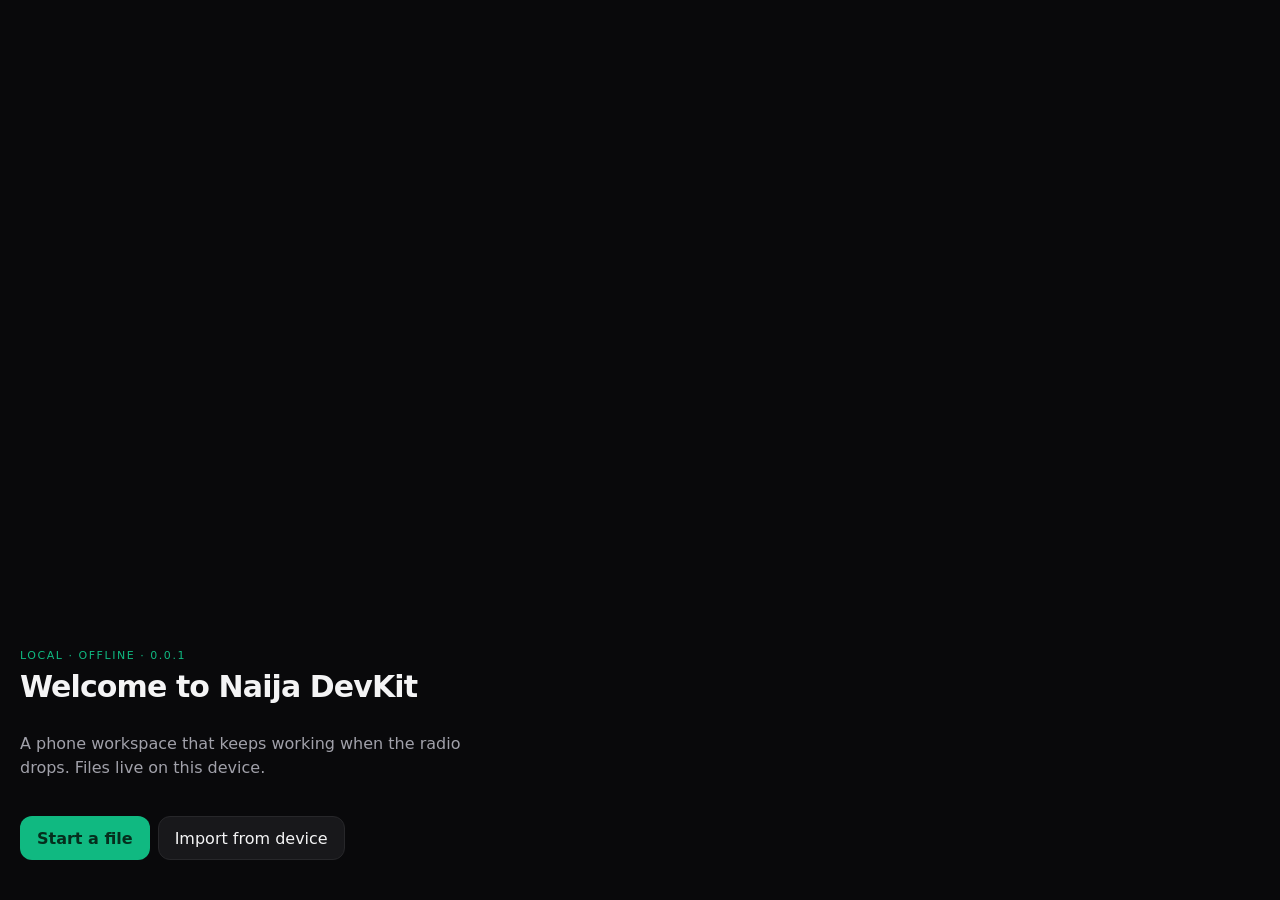
==== index.html @ 6fe3ce67 "feat: visible code markdown text pills and extra file ops" ====
<!DOCTYPE html>
<html lang="en">
<head>
  <meta charset="utf-8">
  <meta name="viewport" content="width=device-width, initial-scale=1, viewport-fit=cover">
  <meta name="theme-color" content="#09090B">
  <meta name="description" content="Offline-first phone workspace. Files stay on this device.">
  <meta name="mobile-web-app-capable" content="yes">
  <meta name="apple-mobile-web-app-capable" content="yes">
  <meta name="apple-mobile-web-app-title" content="DevKit">
  <title>Naija DevKit</title>
  <link rel="manifest" href="./manifest.json">
  <link rel="icon" href="./icons/icon-192.svg" type="image/svg+xml">
  <link rel="stylesheet" href="./styles.css">
</head>
<body>
  <a class="skip" href="#home">Skip to home</a>
  <section id="welcome" class="page" hidden>
    <div class="welcome-body">
      <p class="kicker">Local · Offline · 0.0.1</p>
      <h1>Welcome to Naija DevKit</h1>
      <p class="lead">A phone workspace that keeps working when the radio drops. Files live on this device.</p>
      <div class="row">
        <button class="primary" id="btn-start" type="button">Start a file</button>
        <button class="ghost" id="btn-import-welcome" type="button">Import from device</button>
      </div>
    </div>
  </section>
  <section id="home" class="page has-dock" hidden>
    <header class="topbar">
      <strong class="wordmark">Naija DevKit</strong>
      <span class="ver-pill">0.0.1</span>
    </header>
    <div class="page-body">
      <button class="cmd" id="home-cmd" type="button" aria-label="Search or jump">
        <span class="cmd-prompt">>_</span>
        <span>Search or jump…</span>
      </button>
      <div id="home-resume"></div>
      <h2 class="section-label">Toolbox</h2>
      <div class="tool-grid" id="home-tools"></div>
      <h2 class="section-label">Recent</h2>
      <div id="home-recents" class="file-list"></div>
    </div>
  </section>
  <section id="workspace" class="page has-dock" hidden>
    <header class="topbar">
      <strong class="wordmark">Workspace</strong>
      <button class="icon-btn" id="ws-search" type="button" aria-label="Search">
        <svg viewBox="0 0 24 24" aria-hidden="true"><circle cx="11" cy="11" r="6.5" fill="none" stroke="currentColor" stroke-width="1.8"/><path d="m16 16 4 4" fill="none" stroke="currentColor" stroke-width="1.8" stroke-linecap="round"/></svg>
      </button>
      <button class="icon-btn" id="ws-import" type="button" aria-label="Import">
        <svg viewBox="0 0 24 24" aria-hidden="true"><path d="M12 5v10M8 9l4-4 4 4M6 19h12" fill="none" stroke="currentColor" stroke-width="1.8" stroke-linecap="round" stroke-linejoin="round"/></svg>
      </button>
      <button class="icon-btn" id="ws-new" type="button" aria-label="New file">
        <svg viewBox="0 0 24 24" aria-hidden="true"><path d="M12 6v12M6 12h12" fill="none" stroke="currentColor" stroke-width="1.8" stroke-linecap="round"/></svg>
      </button>
    </header>
    <div class="page-body">
      <div class="strip" id="ws-strip"></div>
      <div class="filters" id="ws-filters" role="tablist" aria-label="File type"></div>
      <div id="ws-list" class="file-list"></div>
    </div>
  </section>
  <section id="toolbox" class="page has-dock" hidden>
    <header class="topbar"><strong class="wordmark">Toolbox</strong></header>
    <div class="page-body">
      <div class="tool-grid" id="box-tools"></div>
      <h2 class="section-label">Recently opened</h2>
      <div id="box-recents" class="file-list"></div>
    </div>
  </section>
  <section id="settings" class="page has-dock" hidden>
    <header class="topbar"><strong class="wordmark">Settings</strong></header>
    <div class="page-body settings-body" id="settings-body"></div>
  </section>
  <section id="editor" class="page page-editor" hidden>
    <header class="ide-top">
      <button class="icon-btn" id="ed-back" type="button" aria-label="Back">
        <svg viewBox="0 0 24 24" aria-hidden="true"><path d="M14 6 8 12l6 6" fill="none" stroke="currentColor" stroke-width="1.8" stroke-linecap="round" stroke-linejoin="round"/></svg>
      </button>
      <button class="icon-btn" id="ed-files" type="button" aria-label="Files">
        <svg viewBox="0 0 24 24" aria-hidden="true"><path d="M3 7h6l2 2h10v10H3z" fill="none" stroke="currentColor" stroke-width="1.6"/></svg>
      </button>
      <button class="file-switch" id="ed-name" type="button">untitled</button>
      <span class="dirty" id="ed-dirty" hidden></span>
      <button class="play-btn" id="ed-play" type="button" aria-label="Run preview">
        <svg viewBox="0 0 24 24" aria-hidden="true"><path d="M8 6.5v11l10-5.5z" fill="currentColor"/></svg>
      </button>
      <button class="icon-btn" id="ed-more" type="button" aria-label="More">
        <svg viewBox="0 0 24 24" aria-hidden="true"><circle cx="12" cy="6" r="1.4"/><circle cx="12" cy="12" r="1.4"/><circle cx="12" cy="18" r="1.4"/></svg>
      </button>
    </header>
    <div class="place-pills" id="place-pills" role="tablist" aria-label="Place">
      <button type="button" data-place="code">Code</button>
      <button type="button" data-place="markdown">Markdown</button>
      <button type="button" data-place="text">Text</button>
    </div>
    <div class="editor-stage" id="editor-stage">
      <div class="gutter" id="gutter" aria-hidden="true"></div>
      <textarea id="code" spellcheck="false" autocomplete="off" autocapitalize="off" enterkeyhint="enter"></textarea>
    </div>
    <div class="chip-sheet" id="chip-sheet">
      <button class="grab" id="chip-toggle" type="button" aria-label="Toggle insert rail"></button>
      <div class="chips" id="chips" aria-label="Insert"></div>
    </div>
  </section>
  <section id="preview" class="page page-preview" hidden>
    <header class="topbar">
      <button class="icon-btn" id="pv-back" type="button" aria-label="Back">
        <svg viewBox="0 0 24 24" aria-hidden="true"><path d="M14 6 8 12l6 6" fill="none" stroke="currentColor" stroke-width="1.8" stroke-linecap="round" stroke-linejoin="round"/></svg>
      </button>
      <strong class="wordmark" id="pv-title">Preview</strong>
      <button class="icon-btn" id="pv-reload" type="button" aria-label="Reload">
        <svg viewBox="0 0 24 24" aria-hidden="true"><path d="M20 12a8 8 0 1 1-2.2-5.5M20 4v4h-4" fill="none" stroke="currentColor" stroke-width="1.8" stroke-linecap="round" stroke-linejoin="round"/></svg>
      </button>
    </header>
    <div id="pv-stage" class="preview-stage"></div>
    <p class="preview-log" id="pv-log" hidden></p>
  </section>
  <section id="search" class="page" hidden>
    <header class="topbar">
      <button class="icon-btn" id="search-back" type="button" aria-label="Close search">
        <svg viewBox="0 0 24 24" aria-hidden="true"><path d="M14 6 8 12l6 6" fill="none" stroke="currentColor" stroke-width="1.8" stroke-linecap="round" stroke-linejoin="round"/></svg>
      </button>
      <input id="search-input" type="search" placeholder="Search files" autocomplete="off">
    </header>
    <div id="search-results" class="page-body file-list"></div>
  </section>
  <section id="ai" class="page" hidden>
    <header class="topbar">
      <button class="icon-btn" id="ai-back" type="button" aria-label="Back">
        <svg viewBox="0 0 24 24" aria-hidden="true"><path d="M14 6 8 12l6 6" fill="none" stroke="currentColor" stroke-width="1.8" stroke-linecap="round" stroke-linejoin="round"/></svg>
      </button>
      <strong class="wordmark">Assistant</strong>
    </header>
    <div class="page-body ai-body">
      <p class="muted" id="ai-hint"></p>
      <div id="ai-log" class="ai-log"></div>
      <label class="check"><input id="ai-inc" type="checkbox" checked> Include active file</label>
      <textarea id="ai-in" rows="3" placeholder="Ask about the open file"></textarea>
      <button class="primary" id="ai-send" type="button">Send</button>
    </div>
  </section>
  <section id="tool" class="page" hidden>
    <header class="topbar">
      <button class="icon-btn" id="tool-back" type="button" aria-label="Back">
        <svg viewBox="0 0 24 24" aria-hidden="true"><path d="M14 6 8 12l6 6" fill="none" stroke="currentColor" stroke-width="1.8" stroke-linecap="round" stroke-linejoin="round"/></svg>
      </button>
      <strong class="wordmark" id="tool-title">Tool</strong>
    </header>
    <div class="page-body" id="tool-body"></div>
  </section>
  <nav class="dock" id="dock" hidden aria-label="Places">
    <button type="button" data-go="home"><svg viewBox="0 0 24 24" aria-hidden="true"><path class="dock-fill" d="M4 11.5 12 5l8 6.5V20H4z" fill="none" stroke="currentColor" stroke-width="1.7" stroke-linejoin="round"/></svg>Home</button>
    <button type="button" data-go="workspace"><svg viewBox="0 0 24 24" aria-hidden="true"><path class="dock-fill" d="M4 7h7v5H4zm9 0h7v10h-7zM4 14h7v4H4z" fill="none" stroke="currentColor" stroke-width="1.6"/></svg>Workspace</button>
    <button type="button" data-go="toolbox"><svg viewBox="0 0 24 24" aria-hidden="true"><path class="dock-fill" d="M8 8h8v3H8zm-2 3h12v8H6z" fill="none" stroke="currentColor" stroke-width="1.6"/></svg>Toolbox</button>
    <button type="button" data-go="settings"><svg viewBox="0 0 24 24" aria-hidden="true"><circle class="dock-fill" cx="12" cy="12" r="3" fill="none" stroke="currentColor" stroke-width="1.6"/><path d="M12 4.5v2M12 17.5v2M4.5 12h2M17.5 12h2M6.6 6.6l1.4 1.4M16 16l1.4 1.4M17.4 6.6 16 8M8 16l-1.4 1.4" fill="none" stroke="currentColor" stroke-width="1.6" stroke-linecap="round"/></svg>Settings</button>
  </nav>
  <aside id="drawer" class="drawer" hidden>
    <div class="scrim" id="drawer-scrim"></div>
    <nav class="panel" aria-label="Open files">
      <div class="panel-brand"><strong>Files</strong><button class="text-btn" id="drawer-new" type="button">New</button></div>
      <div id="drawer-open" class="side-list"></div>
      <h2 class="section-label pad">Workspace</h2>
      <div id="drawer-all" class="side-list"></div>
    </nav>
  </aside>
  <div id="actions" class="actions" hidden>
    <button type="button" data-act="code">Open as Code</button>
    <button type="button" data-act="markdown">Open as Markdown</button>
    <button type="button" data-act="text">Open as Text</button>
    <button type="button" data-act="download">Download</button>
    <button type="button" data-act="share">Share</button>
    <button type="button" data-act="rename">Rename</button>
    <button type="button" data-act="new-file">New file</button>
    <button type="button" data-act="new-folder">New folder</button>
    <button type="button" data-act="ai">Assistant</button>
    <button type="button" data-act="close">Close file</button>
  </div>
  <input id="file-input" type="file" hidden multiple accept=".html,.css,.js,.ts,.py,.md,.json,.txt,text/*">
  <div id="toast" class="toast" role="status" aria-live="polite"></div>
  <script src="./ndk-core.js" defer></script>
  <script src="./ndk-ui.js" defer></script>
  <script src="./ndk-more.js" defer></script>
</body>
</html>
---- styles.css ----
:root {
  --bg: #09090B;
  --fg: #F4F4F5;
  --muted: #A1A1AA;
  --surface: #18181B;
  --bar: #0c0c0e;
  --line: #27272A;
  --accent: #10B981;
  --accent-ink: #052e1d;
  --amber: #F59E0B;
  --danger: #F87171;
  --chip: #1f1f23;
  --press: #27272A;
  --font: 16px;
  --mono: ui-monospace, "Cascadia Mono", "Cascadia Code", Consolas, "Liberation Mono", monospace;
  --sans: system-ui, "Segoe UI", "Helvetica Neue", sans-serif;
  --safe-b: env(safe-area-inset-bottom, 0px);
  --dock: 58px;
}

* { box-sizing: border-box; -webkit-tap-highlight-color: transparent; }
html, body { margin: 0; height: 100%; background: var(--bg); color: var(--fg); font-family: var(--sans); }
body { min-height: 100dvh; }
button, input, select, textarea { font: inherit; color: inherit; }
button { cursor: pointer; }
.skip { position: absolute; left: -999px; }
.skip:focus { left: 8px; top: 8px; z-index: 50; background: var(--surface); padding: 8px; }
[hidden] { display: none !important; }

.topbar, .ide-top {
  display: flex; align-items: center; gap: 4px; min-height: 48px; padding: 0 8px;
  padding-left: max(8px, env(safe-area-inset-left));
  padding-right: max(8px, env(safe-area-inset-right));
  background: var(--bar); border-bottom: 1px solid var(--line); flex: none;
}
.wordmark { flex: 1; font-size: 15px; font-weight: 650; letter-spacing: -0.02em; }
.ver-pill { font-size: 11px; color: var(--muted); border: 1px solid var(--line); border-radius: 999px; padding: 3px 8px; }
.icon-btn { width: 44px; height: 44px; border: 0; background: transparent; color: var(--fg); display: grid; place-items: center; border-radius: 12px; }
.icon-btn svg { width: 22px; height: 22px; }
.icon-btn:active, .dock button:active, .file-row:active, .tool-tile:active,
.primary:active, .ghost:active, .chips button:active, .cmd:active, .resume:active { background: var(--press); }
.icon-btn:focus-visible, .primary:focus-visible, .ghost:focus-visible,
.dock button:focus-visible, .file-row:focus-visible, .cmd:focus-visible { outline: 2px solid var(--accent); outline-offset: 2px; }

.page { min-height: 100dvh; display: flex; flex-direction: column; background: var(--bg); }
.page.has-dock { padding-bottom: calc(var(--dock) + var(--safe-b)); }
.page-body { flex: 1; overflow: auto; padding: 16px 16px 24px; -webkit-overflow-scrolling: touch; }
.welcome-body { display: flex; flex-direction: column; justify-content: flex-end; min-height: 100dvh; padding: 24px 20px calc(40px + var(--safe-b)); }
.welcome-body h1 { font-size: 30px; line-height: 1.12; margin: 8px 0 12px; letter-spacing: -0.03em; }
.lead { color: var(--muted); line-height: 1.5; max-width: 28rem; }
.kicker { letter-spacing: 0.14em; font-size: 11px; color: var(--accent); text-transform: uppercase; margin: 0; }
.section-label { font-size: 11px; letter-spacing: 0.1em; text-transform: uppercase; color: var(--muted); margin: 22px 0 10px; font-weight: 650; }
.section-label.pad { padding: 0 14px; }
.row { display: flex; flex-wrap: wrap; gap: 8px; margin-top: 20px; }
.primary, .ghost, .danger { min-height: 44px; padding: 0 16px; border-radius: 12px; border: 1px solid transparent; }
.primary { background: var(--accent); color: var(--accent-ink); font-weight: 700; }
.ghost { background: var(--surface); border-color: var(--line); }
.danger { border-color: var(--danger); color: #fecaca; background: transparent; }
.text-btn { border: 0; background: transparent; color: var(--accent); min-height: 32px; }
.cmd { width: 100%; display: flex; align-items: center; gap: 10px; min-height: 48px; padding: 0 14px; border-radius: 999px; border: 1px solid var(--line); background: var(--surface); color: var(--muted); text-align: left; }
.cmd-prompt { color: var(--accent); font-family: var(--mono); font-weight: 700; }
.resume { width: 100%; margin-top: 18px; padding: 14px; border-radius: 16px; border: 1px solid var(--line); background: var(--surface); text-align: left; }
.resume-top { display: flex; align-items: center; gap: 10px; margin-bottom: 10px; }
.resume-ico { width: 32px; height: 32px; border-radius: 8px; background: #101012; display: grid; place-items: center; color: var(--muted); font-size: 11px; font-weight: 700; }
.resume strong { display: block; font-size: 15px; }
.resume small { color: var(--muted); }
.resume pre { margin: 0; padding: 10px 12px; border-radius: 10px; background: #0b0b0d; color: #D4D4D8; font: 12px/1.45 var(--mono); overflow: hidden; max-height: 4.6em; white-space: pre-wrap; word-break: break-word; }
.resume-cta { margin-top: 12px; display: flex; align-items: center; justify-content: space-between; }
.play-mini { width: 40px; height: 40px; border: 0; border-radius: 12px; background: var(--accent); color: var(--accent-ink); display: grid; place-items: center; }
.play-mini svg { width: 18px; height: 18px; }
.tool-grid { display: grid; grid-template-columns: repeat(4, 1fr); gap: 8px; }
.tool-tile { border: 1px solid var(--line); background: var(--surface); border-radius: 14px; min-height: 76px; padding: 10px 6px 8px; display: flex; flex-direction: column; align-items: center; justify-content: center; gap: 6px; color: var(--fg); }
.tool-tile svg { width: 22px; height: 22px; color: var(--muted); }
.tool-tile span { font-size: 11px; font-weight: 600; }
.strip { border: 1px solid var(--line); background: var(--surface); border-radius: 14px; padding: 12px 14px; font-size: 13px; color: var(--muted); }
.strip strong { color: var(--fg); font-weight: 650; }
.filters { display: flex; gap: 6px; overflow-x: auto; margin: 14px 0 10px; }
.filters button { flex: none; min-height: 34px; padding: 0 12px; border-radius: 999px; border: 1px solid var(--line); background: transparent; color: var(--muted); font-size: 13px; }
.filters button.on { background: var(--surface); color: var(--fg); border-color: #3f3f46; }
.file-list { display: flex; flex-direction: column; gap: 6px; }
.file-row { width: 100%; display: flex; align-items: center; gap: 10px; min-height: 52px; padding: 8px 10px; border-radius: 12px; border: 1px solid transparent; background: transparent; text-align: left; }
.file-row:active { border-color: var(--line); }
.file-row .ext { width: 36px; height: 36px; border-radius: 9px; background: var(--surface); display: grid; place-items: center; font-size: 10px; font-weight: 700; color: var(--muted); }
.file-row b { display: block; font-size: 14px; font-weight: 600; }
.file-row small { color: var(--muted); font-size: 12px; }
.empty { color: var(--muted); padding: 24px 8px; line-height: 1.5; }
.dock { position: fixed; left: 0; right: 0; bottom: 0; z-index: 20; display: grid; grid-template-columns: repeat(4, 1fr); height: calc(var(--dock) + var(--safe-b)); padding-bottom: var(--safe-b); background: #0c0c0e; border-top: 1px solid var(--line); }
.dock button { border: 0; background: transparent; color: var(--muted); display: flex; flex-direction: column; align-items: center; justify-content: center; gap: 3px; font-size: 10px; font-weight: 650; }
.dock button svg { width: 22px; height: 22px; }
.dock button.on { color: var(--accent); }
.page-editor { height: 100dvh; max-height: 100dvh; overflow: hidden; }
.file-switch { flex: 1; min-width: 0; height: 36px; border: 0; background: transparent; text-align: left; font-family: var(--mono); font-size: 13px; overflow: hidden; text-overflow: ellipsis; white-space: nowrap; }
.dirty { width: 8px; height: 8px; border-radius: 50%; background: var(--amber); flex: none; }
.play-btn { width: 40px; height: 40px; border: 0; border-radius: 12px; background: var(--accent); color: var(--accent-ink); display: grid; place-items: center; }
.play-btn svg { width: 18px; height: 18px; }
.editor-stage { flex: 1 1 auto; min-height: 0; display: flex; background: var(--bg); }
.gutter { flex: none; width: 36px; padding: 10px 6px 24px 0; text-align: right; color: #52525B; font: 13px/1.55 var(--mono); overflow: hidden; user-select: none; }
.page-editor.text-place .gutter { display: none; }
#code { flex: 1; min-width: 0; min-height: 0; resize: none; border: 0; background: transparent; padding: 10px 12px 24px 8px; font: var(--font)/1.55 var(--mono); caret-color: var(--accent); outline: none; white-space: pre; overflow: auto; }
.page-editor.wrap #code { white-space: pre-wrap; word-break: break-word; }
.chip-sheet { flex: none; background: var(--surface); border-top: 1px solid var(--line); border-radius: 14px 14px 0 0; padding-bottom: var(--safe-b); }
.chip-sheet.off .chips { display: none; }
.grab { display: block; width: 36px; height: 14px; margin: 4px auto 0; border: 0; background: transparent; position: relative; }
.grab::before { content: ""; position: absolute; left: 0; right: 0; top: 5px; height: 3px; border-radius: 99px; background: #3f3f46; }
.chips { display: flex; gap: 6px; overflow-x: auto; padding: 6px 10px 10px; -webkit-overflow-scrolling: touch; }
.chips button { flex: none; height: 34px; padding: 0 10px; border-radius: 8px; border: 1px solid var(--line); background: var(--chip); font: 12px/1 var(--mono); color: var(--fg); }
.preview-stage { flex: 1; min-height: 0; background: #fff; }
.preview-stage iframe, .preview-stage .md-view { width: 100%; height: 100%; border: 0; background: #fff; color: #18181b; }
.md-view { padding: 18px 16px 40px; overflow: auto; font-size: 16px; line-height: 1.55; }
.md-view h1, .md-view h2, .md-view h3 { margin: 0.8em 0 0.4em; }
.md-view pre, .md-view code { font-family: var(--mono); background: #f4f4f5; }
.md-view pre { padding: 10px; overflow: auto; border-radius: 8px; }
.preview-log { margin: 0; padding: 8px 12px; color: var(--amber); font-size: 12px; }
.settings-body h2 { font-size: 13px; color: var(--muted); margin: 18px 0 8px; letter-spacing: 0.06em; text-transform: uppercase; }
.field { display: block; margin: 0 0 12px; }
.field span { display: block; font-size: 13px; color: var(--muted); margin-bottom: 6px; }
.field input, .field select, .field textarea { width: 100%; min-height: 44px; border-radius: 12px; border: 1px solid var(--line); background: var(--surface); padding: 8px 12px; }
.check { display: flex; align-items: center; gap: 8px; min-height: 44px; color: var(--muted); }
.ai-log { min-height: 120px; border: 1px solid var(--line); border-radius: 12px; padding: 10px; background: var(--surface); white-space: pre-wrap; font-size: 14px; }
.ai-body textarea { width: 100%; border-radius: 12px; border: 1px solid var(--line); background: var(--surface); padding: 10px; margin: 10px 0; }
.drawer { position: fixed; inset: 0; z-index: 30; }
.scrim { position: absolute; inset: 0; background: rgba(0,0,0,.55); }
.panel { position: absolute; top: 0; bottom: 0; left: 0; width: min(84vw, 320px); background: #0c0c0e; border-right: 1px solid var(--line); display: flex; flex-direction: column; padding-top: env(safe-area-inset-top); }
.panel-brand { display: flex; align-items: center; justify-content: space-between; padding: 16px 14px 8px; }
.side-list { overflow: auto; padding: 4px 8px 16px; }
.side-list button { width: 100%; text-align: left; border: 0; background: transparent; color: var(--fg); min-height: 40px; padding: 8px 8px; border-radius: 8px; font-size: 13px; }
.side-list button.on { background: var(--surface); color: var(--accent); }
.actions { position: fixed; left: 8px; right: 8px; bottom: calc(12px + var(--safe-b)); z-index: 40; background: var(--surface); border: 1px solid var(--line); border-radius: 16px; display: flex; flex-direction: column; overflow: hidden; }
.actions button { min-height: 48px; border: 0; border-bottom: 1px solid var(--line); background: transparent; text-align: left; padding: 0 16px; }
.actions button:last-child { border-bottom: 0; }
.toast { position: fixed; left: 50%; bottom: calc(76px + var(--safe-b)); transform: translateX(-50%) translateY(16px); background: var(--surface); border: 1px solid var(--line); color: var(--fg); padding: 8px 14px; border-radius: 999px; font-size: 13px; opacity: 0; pointer-events: none; z-index: 50; }
.toast.on { opacity: 1; transform: translateX(-50%) translateY(0); transition: opacity .16s, transform .16s; }
.muted { color: var(--muted); }
.lab-out { margin-top: 12px; padding: 10px; border-radius: 12px; background: #0b0b0d; font: 13px/1.45 var(--mono); white-space: pre-wrap; min-height: 80px; }
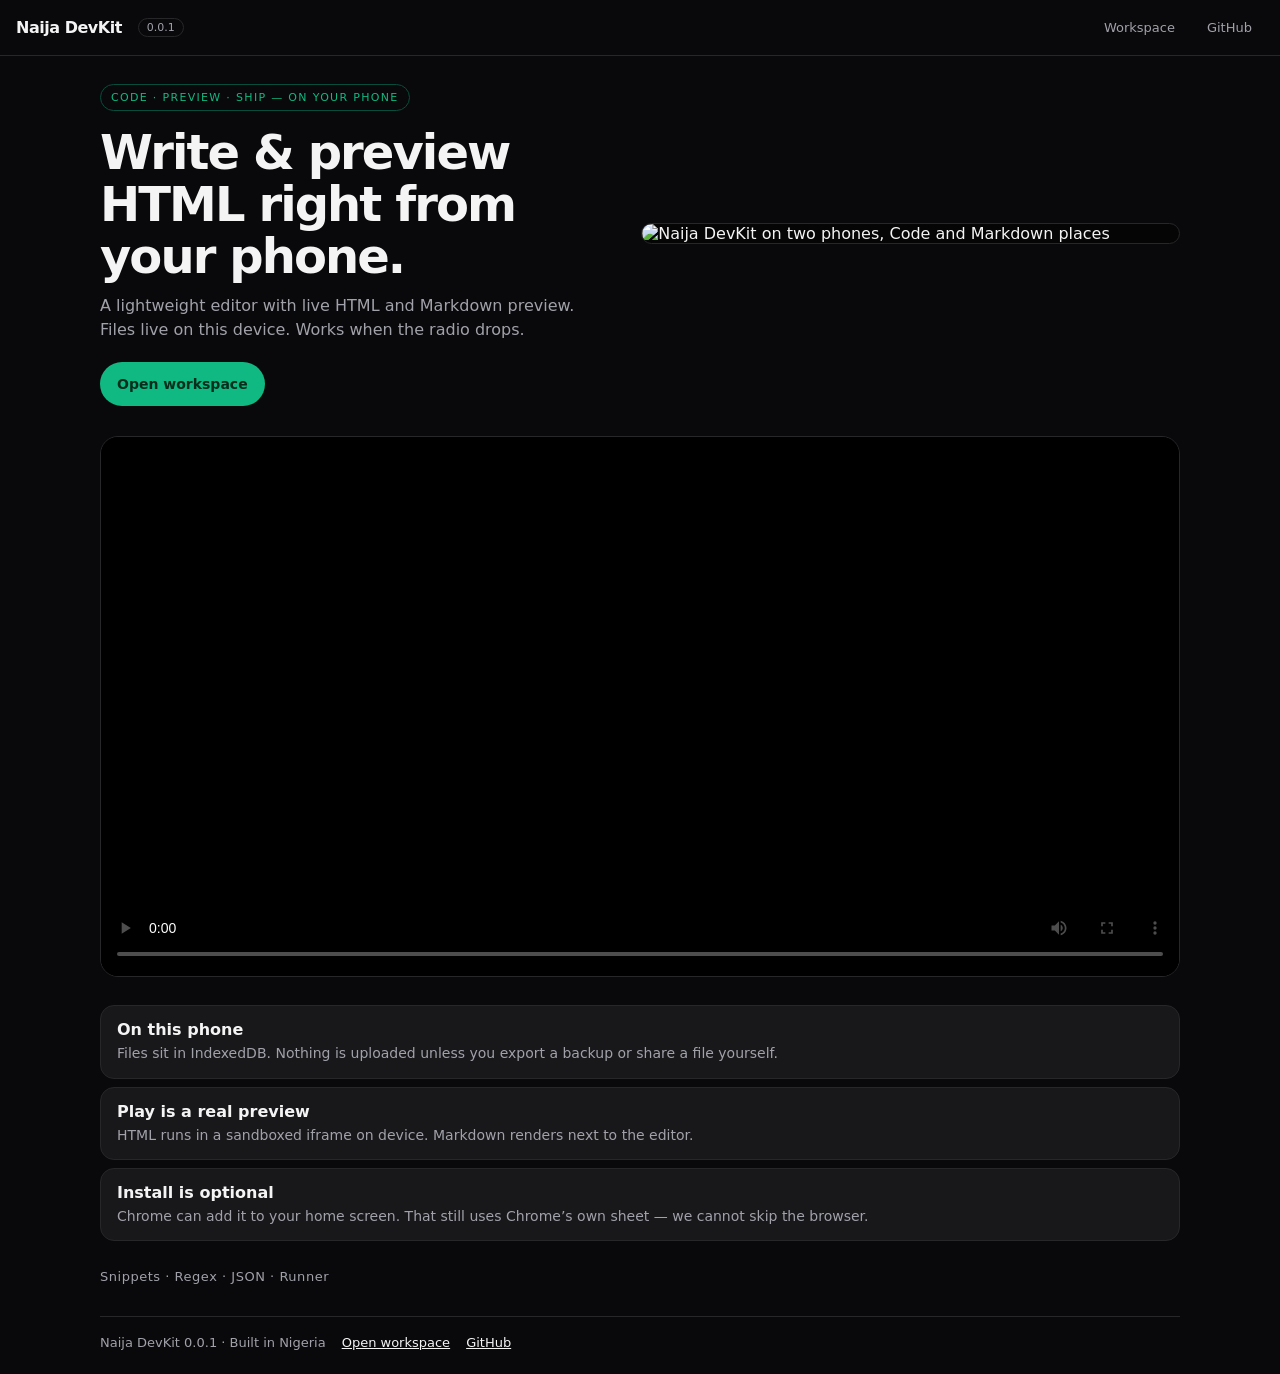
==== commit ad38472e: "feat: marketing landing separate from workspace app" ====
--- a/index.html
+++ b/index.html
@@ -4,184 +4,54 @@
   <meta charset="utf-8">
   <meta name="viewport" content="width=device-width, initial-scale=1, viewport-fit=cover">
   <meta name="theme-color" content="#09090B">
-  <meta name="description" content="Offline-first phone workspace. Files stay on this device.">
+  <meta name="description" content="Write and preview HTML and Markdown on your phone. Files stay on the device.">
   <meta name="mobile-web-app-capable" content="yes">
-  <meta name="apple-mobile-web-app-capable" content="yes">
-  <meta name="apple-mobile-web-app-title" content="DevKit">
   <title>Naija DevKit</title>
   <link rel="manifest" href="./manifest.json">
   <link rel="icon" href="./icons/icon-192.svg" type="image/svg+xml">
-  <link rel="stylesheet" href="./styles.css">
+  <link rel="stylesheet" href="./landing.css">
 </head>
 <body>
-  <a class="skip" href="#home">Skip to home</a>
-  <section id="welcome" class="page" hidden>
-    <div class="welcome-body">
-      <p class="kicker">Local · Offline · 0.0.1</p>
-      <h1>Welcome to Naija DevKit</h1>
-      <p class="lead">A phone workspace that keeps working when the radio drops. Files live on this device.</p>
-      <div class="row">
-        <button class="primary" id="btn-start" type="button">Start a file</button>
-        <button class="ghost" id="btn-import-welcome" type="button">Import from device</button>
-      </div>
+  <header class="top">
+    <span class="brand">Naija DevKit</span>
+    <span class="ver">0.0.1</span>
+    <nav class="top-links">
+      <a href="./app.html">Workspace</a>
+      <a href="https://github.com/aydanmoussa74-a11y/naija-devkit">GitHub</a>
+    </nav>
+  </header>
+  <main class="wrap">
+    <div class="hero-grid">
+      <section class="hero">
+        <p class="kicker">Code · Preview · Ship — on your phone</p>
+        <h1>Write &amp; preview HTML right from your phone.</h1>
+        <p class="lead">A lightweight editor with live HTML and Markdown preview. Files live on this device. Works when the radio drops.</p>
+        <div class="cta">
+          <a class="btn btn-primary" href="./app.html">Open workspace</a>
+          <button class="btn btn-ghost" id="btn-install" type="button" hidden>Install</button>
+        </div>
+      </section>
+      <figure class="shot">
+        <img src="./media/banner.png" alt="Naija DevKit on two phones, Code and Markdown places">
+      </figure>
     </div>
-  </section>
-  <section id="home" class="page has-dock" hidden>
-    <header class="topbar">
-      <strong class="wordmark">Naija DevKit</strong>
-      <span class="ver-pill">0.0.1</span>
-    </header>
-    <div class="page-body">
-      <button class="cmd" id="home-cmd" type="button" aria-label="Search or jump">
-        <span class="cmd-prompt">>_</span>
-        <span>Search or jump…</span>
-      </button>
-      <div id="home-resume"></div>
-      <h2 class="section-label">Toolbox</h2>
-      <div class="tool-grid" id="home-tools"></div>
-      <h2 class="section-label">Recent</h2>
-      <div id="home-recents" class="file-list"></div>
-    </div>
-  </section>
-  <section id="workspace" class="page has-dock" hidden>
-    <header class="topbar">
-      <strong class="wordmark">Workspace</strong>
-      <button class="icon-btn" id="ws-search" type="button" aria-label="Search">
-        <svg viewBox="0 0 24 24" aria-hidden="true"><circle cx="11" cy="11" r="6.5" fill="none" stroke="currentColor" stroke-width="1.8"/><path d="m16 16 4 4" fill="none" stroke="currentColor" stroke-width="1.8" stroke-linecap="round"/></svg>
-      </button>
-      <button class="icon-btn" id="ws-import" type="button" aria-label="Import">
-        <svg viewBox="0 0 24 24" aria-hidden="true"><path d="M12 5v10M8 9l4-4 4 4M6 19h12" fill="none" stroke="currentColor" stroke-width="1.8" stroke-linecap="round" stroke-linejoin="round"/></svg>
-      </button>
-      <button class="icon-btn" id="ws-new" type="button" aria-label="New file">
-        <svg viewBox="0 0 24 24" aria-hidden="true"><path d="M12 6v12M6 12h12" fill="none" stroke="currentColor" stroke-width="1.8" stroke-linecap="round"/></svg>
-      </button>
-    </header>
-    <div class="page-body">
-      <div class="strip" id="ws-strip"></div>
-      <div class="filters" id="ws-filters" role="tablist" aria-label="File type"></div>
-      <div id="ws-list" class="file-list"></div>
-    </div>
-  </section>
-  <section id="toolbox" class="page has-dock" hidden>
-    <header class="topbar"><strong class="wordmark">Toolbox</strong></header>
-    <div class="page-body">
-      <div class="tool-grid" id="box-tools"></div>
-      <h2 class="section-label">Recently opened</h2>
-      <div id="box-recents" class="file-list"></div>
-    </div>
-  </section>
-  <section id="settings" class="page has-dock" hidden>
-    <header class="topbar"><strong class="wordmark">Settings</strong></header>
-    <div class="page-body settings-body" id="settings-body"></div>
-  </section>
-  <section id="editor" class="page page-editor" hidden>
-    <header class="ide-top">
-      <button class="icon-btn" id="ed-back" type="button" aria-label="Back">
-        <svg viewBox="0 0 24 24" aria-hidden="true"><path d="M14 6 8 12l6 6" fill="none" stroke="currentColor" stroke-width="1.8" stroke-linecap="round" stroke-linejoin="round"/></svg>
-      </button>
-      <button class="icon-btn" id="ed-files" type="button" aria-label="Files">
-        <svg viewBox="0 0 24 24" aria-hidden="true"><path d="M3 7h6l2 2h10v10H3z" fill="none" stroke="currentColor" stroke-width="1.6"/></svg>
-      </button>
-      <button class="file-switch" id="ed-name" type="button">untitled</button>
-      <span class="dirty" id="ed-dirty" hidden></span>
-      <button class="play-btn" id="ed-play" type="button" aria-label="Run preview">
-        <svg viewBox="0 0 24 24" aria-hidden="true"><path d="M8 6.5v11l10-5.5z" fill="currentColor"/></svg>
-      </button>
-      <button class="icon-btn" id="ed-more" type="button" aria-label="More">
-        <svg viewBox="0 0 24 24" aria-hidden="true"><circle cx="12" cy="6" r="1.4"/><circle cx="12" cy="12" r="1.4"/><circle cx="12" cy="18" r="1.4"/></svg>
-      </button>
-    </header>
-    <div class="place-pills" id="place-pills" role="tablist" aria-label="Place">
-      <button type="button" data-place="code">Code</button>
-      <button type="button" data-place="markdown">Markdown</button>
-      <button type="button" data-place="text">Text</button>
-    </div>
-    <div class="editor-stage" id="editor-stage">
-      <div class="gutter" id="gutter" aria-hidden="true"></div>
-      <textarea id="code" spellcheck="false" autocomplete="off" autocapitalize="off" enterkeyhint="enter"></textarea>
-    </div>
-    <div class="chip-sheet" id="chip-sheet">
-      <button class="grab" id="chip-toggle" type="button" aria-label="Toggle insert rail"></button>
-      <div class="chips" id="chips" aria-label="Insert"></div>
-    </div>
-  </section>
-  <section id="preview" class="page page-preview" hidden>
-    <header class="topbar">
-      <button class="icon-btn" id="pv-back" type="button" aria-label="Back">
-        <svg viewBox="0 0 24 24" aria-hidden="true"><path d="M14 6 8 12l6 6" fill="none" stroke="currentColor" stroke-width="1.8" stroke-linecap="round" stroke-linejoin="round"/></svg>
-      </button>
-      <strong class="wordmark" id="pv-title">Preview</strong>
-      <button class="icon-btn" id="pv-reload" type="button" aria-label="Reload">
-        <svg viewBox="0 0 24 24" aria-hidden="true"><path d="M20 12a8 8 0 1 1-2.2-5.5M20 4v4h-4" fill="none" stroke="currentColor" stroke-width="1.8" stroke-linecap="round" stroke-linejoin="round"/></svg>
-      </button>
-    </header>
-    <div id="pv-stage" class="preview-stage"></div>
-    <p class="preview-log" id="pv-log" hidden></p>
-  </section>
-  <section id="search" class="page" hidden>
-    <header class="topbar">
-      <button class="icon-btn" id="search-back" type="button" aria-label="Close search">
-        <svg viewBox="0 0 24 24" aria-hidden="true"><path d="M14 6 8 12l6 6" fill="none" stroke="currentColor" stroke-width="1.8" stroke-linecap="round" stroke-linejoin="round"/></svg>
-      </button>
-      <input id="search-input" type="search" placeholder="Search files" autocomplete="off">
-    </header>
-    <div id="search-results" class="page-body file-list"></div>
-  </section>
-  <section id="ai" class="page" hidden>
-    <header class="topbar">
-      <button class="icon-btn" id="ai-back" type="button" aria-label="Back">
-        <svg viewBox="0 0 24 24" aria-hidden="true"><path d="M14 6 8 12l6 6" fill="none" stroke="currentColor" stroke-width="1.8" stroke-linecap="round" stroke-linejoin="round"/></svg>
-      </button>
-      <strong class="wordmark">Assistant</strong>
-    </header>
-    <div class="page-body ai-body">
-      <p class="muted" id="ai-hint"></p>
-      <div id="ai-log" class="ai-log"></div>
-      <label class="check"><input id="ai-inc" type="checkbox" checked> Include active file</label>
-      <textarea id="ai-in" rows="3" placeholder="Ask about the open file"></textarea>
-      <button class="primary" id="ai-send" type="button">Send</button>
-    </div>
-  </section>
-  <section id="tool" class="page" hidden>
-    <header class="topbar">
-      <button class="icon-btn" id="tool-back" type="button" aria-label="Back">
-        <svg viewBox="0 0 24 24" aria-hidden="true"><path d="M14 6 8 12l6 6" fill="none" stroke="currentColor" stroke-width="1.8" stroke-linecap="round" stroke-linejoin="round"/></svg>
-      </button>
-      <strong class="wordmark" id="tool-title">Tool</strong>
-    </header>
-    <div class="page-body" id="tool-body"></div>
-  </section>
-  <nav class="dock" id="dock" hidden aria-label="Places">
-    <button type="button" data-go="home"><svg viewBox="0 0 24 24" aria-hidden="true"><path class="dock-fill" d="M4 11.5 12 5l8 6.5V20H4z" fill="none" stroke="currentColor" stroke-width="1.7" stroke-linejoin="round"/></svg>Home</button>
-    <button type="button" data-go="workspace"><svg viewBox="0 0 24 24" aria-hidden="true"><path class="dock-fill" d="M4 7h7v5H4zm9 0h7v10h-7zM4 14h7v4H4z" fill="none" stroke="currentColor" stroke-width="1.6"/></svg>Workspace</button>
-    <button type="button" data-go="toolbox"><svg viewBox="0 0 24 24" aria-hidden="true"><path class="dock-fill" d="M8 8h8v3H8zm-2 3h12v8H6z" fill="none" stroke="currentColor" stroke-width="1.6"/></svg>Toolbox</button>
-    <button type="button" data-go="settings"><svg viewBox="0 0 24 24" aria-hidden="true"><circle class="dock-fill" cx="12" cy="12" r="3" fill="none" stroke="currentColor" stroke-width="1.6"/><path d="M12 4.5v2M12 17.5v2M4.5 12h2M17.5 12h2M6.6 6.6l1.4 1.4M16 16l1.4 1.4M17.4 6.6 16 8M8 16l-1.4 1.4" fill="none" stroke="currentColor" stroke-width="1.6" stroke-linecap="round"/></svg>Settings</button>
-  </nav>
-  <aside id="drawer" class="drawer" hidden>
-    <div class="scrim" id="drawer-scrim"></div>
-    <nav class="panel" aria-label="Open files">
-      <div class="panel-brand"><strong>Files</strong><button class="text-btn" id="drawer-new" type="button">New</button></div>
-      <div id="drawer-open" class="side-list"></div>
-      <h2 class="section-label pad">Workspace</h2>
-      <div id="drawer-all" class="side-list"></div>
-    </nav>
-  </aside>
-  <div id="actions" class="actions" hidden>
-    <button type="button" data-act="code">Open as Code</button>
-    <button type="button" data-act="markdown">Open as Markdown</button>
-    <button type="button" data-act="text">Open as Text</button>
-    <button type="button" data-act="download">Download</button>
-    <button type="button" data-act="share">Share</button>
-    <button type="button" data-act="rename">Rename</button>
-    <button type="button" data-act="new-file">New file</button>
-    <button type="button" data-act="new-folder">New folder</button>
-    <button type="button" data-act="ai">Assistant</button>
-    <button type="button" data-act="close">Close file</button>
-  </div>
-  <input id="file-input" type="file" hidden multiple accept=".html,.css,.js,.ts,.py,.md,.json,.txt,text/*">
-  <div id="toast" class="toast" role="status" aria-live="polite"></div>
-  <script src="./ndk-core.js" defer></script>
-  <script src="./ndk-ui.js" defer></script>
-  <script src="./ndk-more.js" defer></script>
+    <figure class="demo">
+      <video controls playsinline poster="./media/demo.gif" preload="metadata">
+        <source src="./media/demo.mp4" type="video/mp4">
+      </video>
+    </figure>
+    <section class="facts" aria-label="What stays local">
+      <div class="fact"><b>On this phone</b><span>Files sit in IndexedDB. Nothing is uploaded unless you export a backup or share a file yourself.</span></div>
+      <div class="fact"><b>Play is a real preview</b><span>HTML runs in a sandboxed iframe on device. Markdown renders next to the editor.</span></div>
+      <div class="fact"><b>Install is optional</b><span>Chrome can add it to your home screen. That still uses Chrome’s own sheet — we cannot skip the browser.</span></div>
+    </section>
+    <p class="tools">Snippets · Regex · JSON · Runner</p>
+  </main>
+  <footer class="foot wrap">
+    <span>Naija DevKit 0.0.1 · Built in Nigeria</span>
+    <a href="./app.html">Open workspace</a>
+    <a href="https://github.com/aydanmoussa74-a11y/naija-devkit">GitHub</a>
+  </footer>
+  <script src="./landing.js" defer></script>
 </body>
 </html>
--- a/landing.css
+++ b/landing.css
@@ -0,0 +1,70 @@
+:root {
+  --bg: #09090B;
+  --fg: #F4F4F5;
+  --muted: #A1A1AA;
+  --surface: #18181B;
+  --line: #27272A;
+  --accent: #10B981;
+  --accent-ink: #052e1d;
+  --sans: system-ui, "Segoe UI", "Helvetica Neue", sans-serif;
+  --safe: env(safe-area-inset-bottom, 0px);
+}
+* { box-sizing: border-box; -webkit-tap-highlight-color: transparent; }
+html, body { margin: 0; background: var(--bg); color: var(--fg); font-family: var(--sans); }
+body { min-height: 100dvh; }
+a { color: inherit; }
+.wrap { width: min(1080px, calc(100% - 32px)); margin: 0 auto; }
+.top {
+  display: flex; align-items: center; gap: 10px;
+  min-height: 56px; padding: 8px 16px;
+  padding-top: max(8px, env(safe-area-inset-top));
+  border-bottom: 1px solid var(--line);
+}
+.brand { font-weight: 700; letter-spacing: -0.03em; }
+.ver { margin-left: 6px; font-size: 11px; color: var(--muted); border: 1px solid var(--line); border-radius: 999px; padding: 2px 8px; }
+.top-links { margin-left: auto; display: flex; gap: 8px; }
+.top-links a {
+  min-height: 36px; display: grid; place-items: center;
+  padding: 0 12px; border-radius: 999px; text-decoration: none; font-size: 13px; color: var(--muted);
+}
+.hero { padding: 28px 0 12px; }
+.kicker {
+  display: inline-block; font-size: 11px; letter-spacing: 0.12em; text-transform: uppercase;
+  color: var(--accent); border: 1px solid #064e3b; border-radius: 999px; padding: 6px 10px; margin: 0 0 16px;
+}
+h1 { font-size: clamp(28px, 7vw, 48px); line-height: 1.08; letter-spacing: -0.04em; margin: 0 0 12px; }
+.lead { color: var(--muted); font-size: 16px; line-height: 1.5; max-width: 34rem; margin: 0 0 20px; }
+.cta { display: flex; flex-wrap: wrap; gap: 8px; }
+.btn {
+  min-height: 44px; padding: 0 16px; border-radius: 999px; border: 1px solid transparent;
+  text-decoration: none; display: inline-flex; align-items: center; font-weight: 700; font-size: 14px; background: none; color: inherit;
+}
+.btn-primary { background: var(--accent); color: var(--accent-ink); }
+.btn-ghost { background: var(--surface); border-color: var(--line); color: var(--fg); font-weight: 600; }
+.btn[hidden] { display: none !important; }
+.shot {
+  margin: 28px 0 8px; border-radius: 18px; overflow: hidden;
+  border: 1px solid var(--line); background: #050506;
+}
+.shot img { display: block; width: 100%; height: auto; }
+.demo {
+  margin: 18px 0 8px; border-radius: 18px; overflow: hidden;
+  border: 1px solid var(--line); background: #000;
+}
+.demo video, .demo img { display: block; width: 100%; height: auto; max-height: 70vh; object-fit: contain; background: #000; }
+.facts { display: grid; gap: 8px; margin: 28px 0; }
+.fact {
+  border: 1px solid var(--line); background: var(--surface); border-radius: 14px; padding: 14px 16px;
+}
+.fact b { display: block; margin-bottom: 4px; }
+.fact span { color: var(--muted); font-size: 14px; line-height: 1.45; }
+.tools { color: var(--muted); font-size: 13px; letter-spacing: 0.04em; margin: 8px 0 32px; }
+.foot {
+  border-top: 1px solid var(--line); padding: 18px 0 calc(24px + var(--safe));
+  color: var(--muted); font-size: 13px; display: flex; flex-wrap: wrap; gap: 10px 16px;
+}
+.foot a { color: var(--fg); }
+@media (min-width: 840px) {
+  .hero-grid { display: grid; grid-template-columns: 1fr 1.05fr; gap: 28px; align-items: center; }
+  .shot { margin-top: 0; }
+}
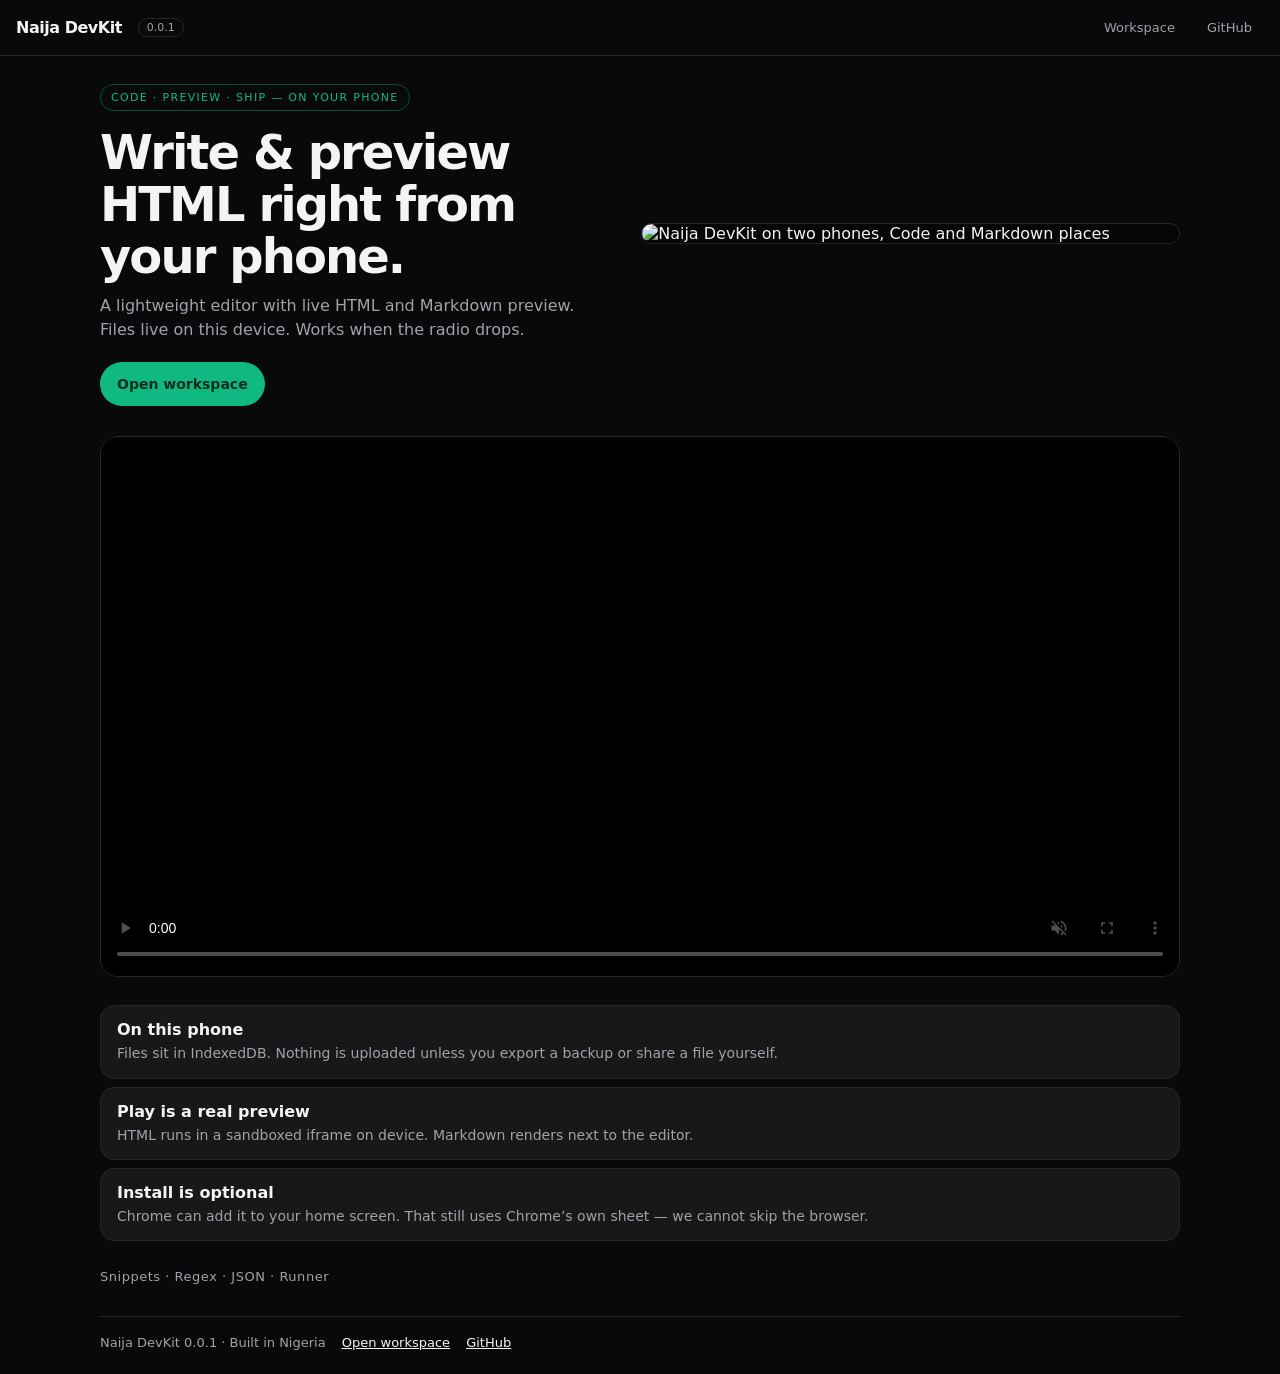
==== commit b5b623cf: "feat: use short ad clip as landing demo" ====
--- a/index.html
+++ b/index.html
@@ -24,7 +24,7 @@
     <div class="hero-grid">
       <section class="hero">
         <p class="kicker">Code · Preview · Ship — on your phone</p>
-        <h1>Write &amp; preview HTML right from your phone.</h1>
+        <h1>Write & preview HTML right from your phone.</h1>
         <p class="lead">A lightweight editor with live HTML and Markdown preview. Files live on this device. Works when the radio drops.</p>
         <div class="cta">
           <a class="btn btn-primary" href="./app.html">Open workspace</a>
@@ -36,7 +36,7 @@
       </figure>
     </div>
     <figure class="demo">
-      <video controls playsinline poster="./media/demo.gif" preload="metadata">
+      <video controls playsinline muted loop preload="metadata" poster="./media/banner.png">
         <source src="./media/demo.mp4" type="video/mp4">
       </video>
     </figure>
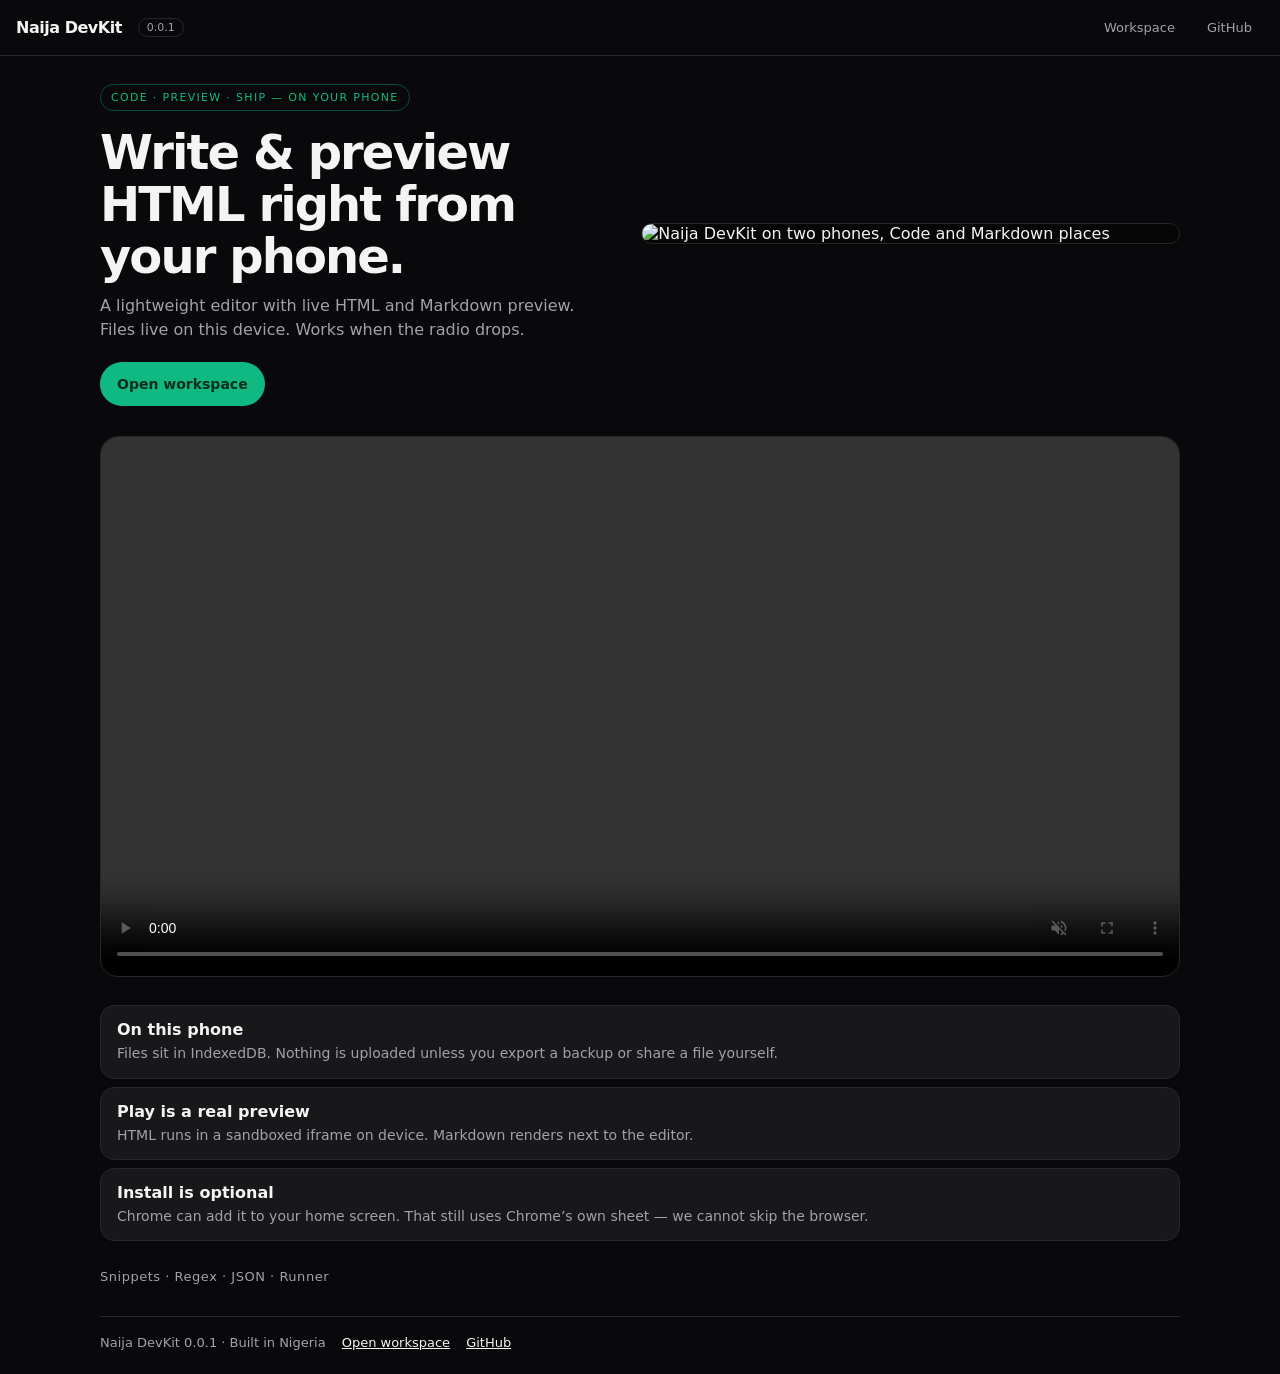
==== commit 94e5a12a: "Use the Catbox MP4 URL for the landing page demo video so the page works without a local media folde" ====
--- a/index.html
+++ b/index.html
@@ -36,8 +36,8 @@
       </figure>
     </div>
     <figure class="demo">
-      <video controls playsinline muted loop preload="metadata" poster="./media/banner.png">
-        <source src="./media/demo.mp4" type="video/mp4">
+      <video controls playsinline muted loop preload="metadata">
+        <source src="https://files.catbox.moe/b21666.mp4" type="video/mp4">
       </video>
     </figure>
     <section class="facts" aria-label="What stays local">
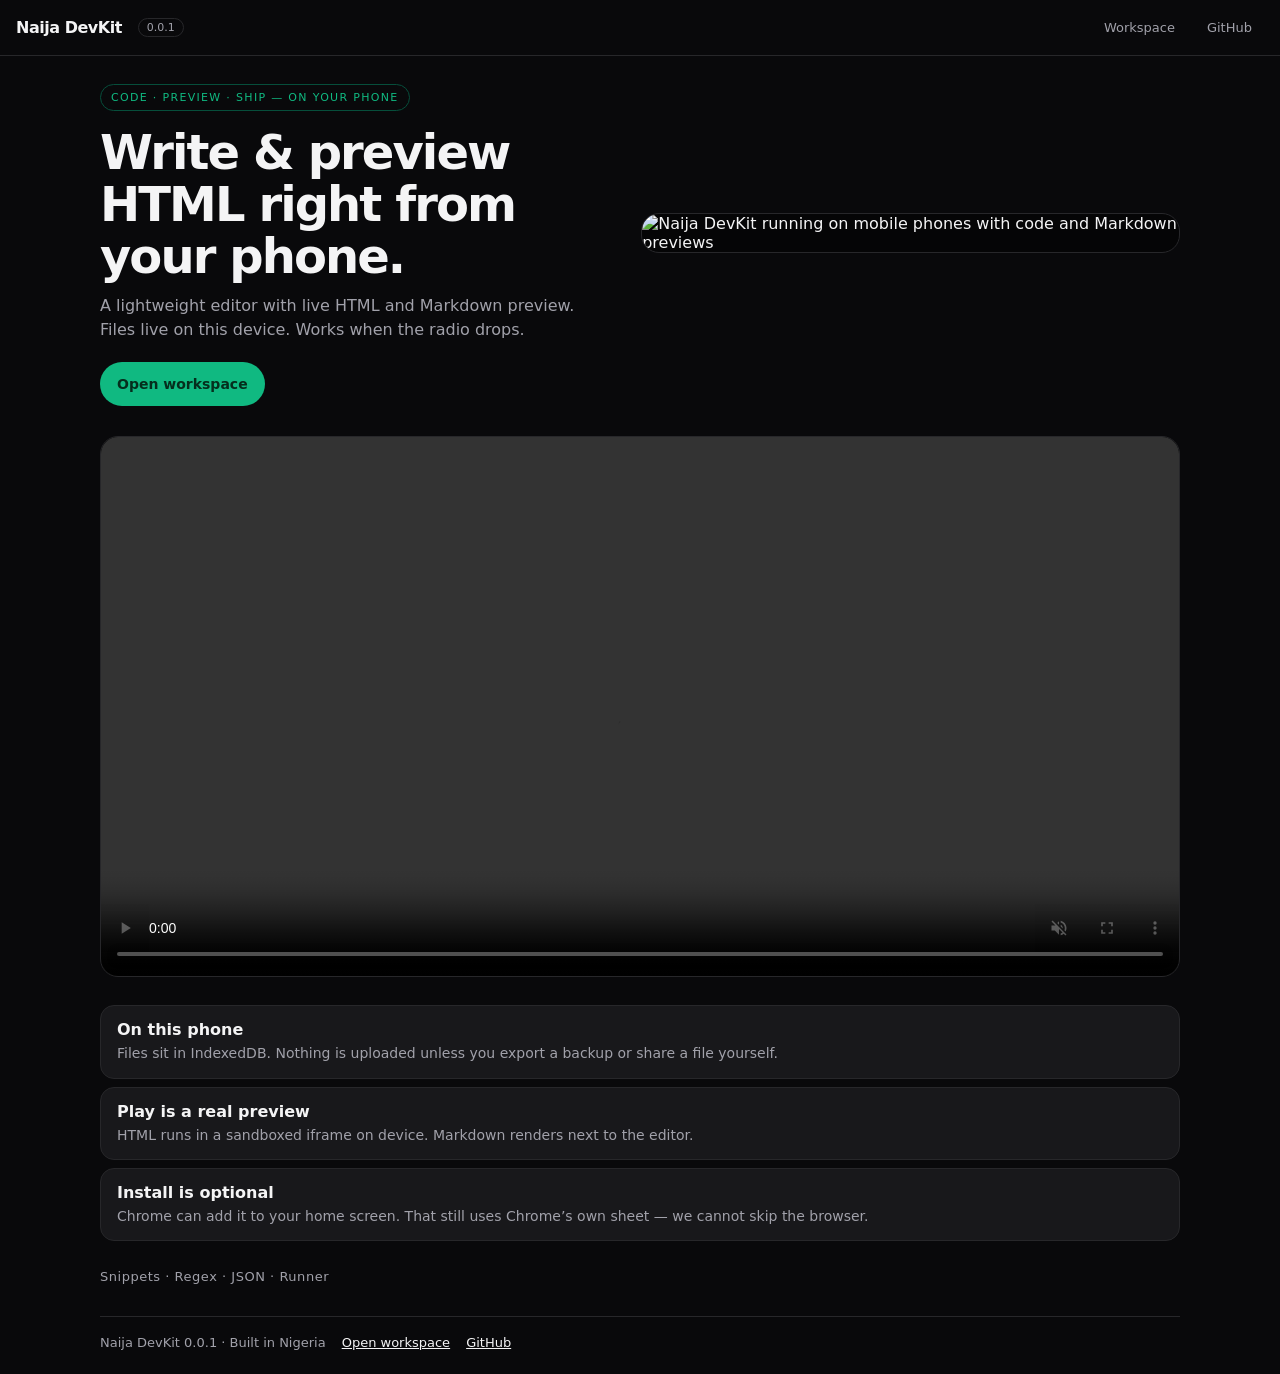
==== commit a79c2e88: "Update landing page with the new Naija DevKit banner image." ====
--- a/index.html
+++ b/index.html
@@ -32,7 +32,7 @@
         </div>
       </section>
       <figure class="shot">
-        <img src="./media/banner.png" alt="Naija DevKit on two phones, Code and Markdown places">
+        <img src="https://files.catbox.moe/5cxkqn.png" alt="Naija DevKit running on mobile phones with code and Markdown previews">
       </figure>
     </div>
     <figure class="demo">
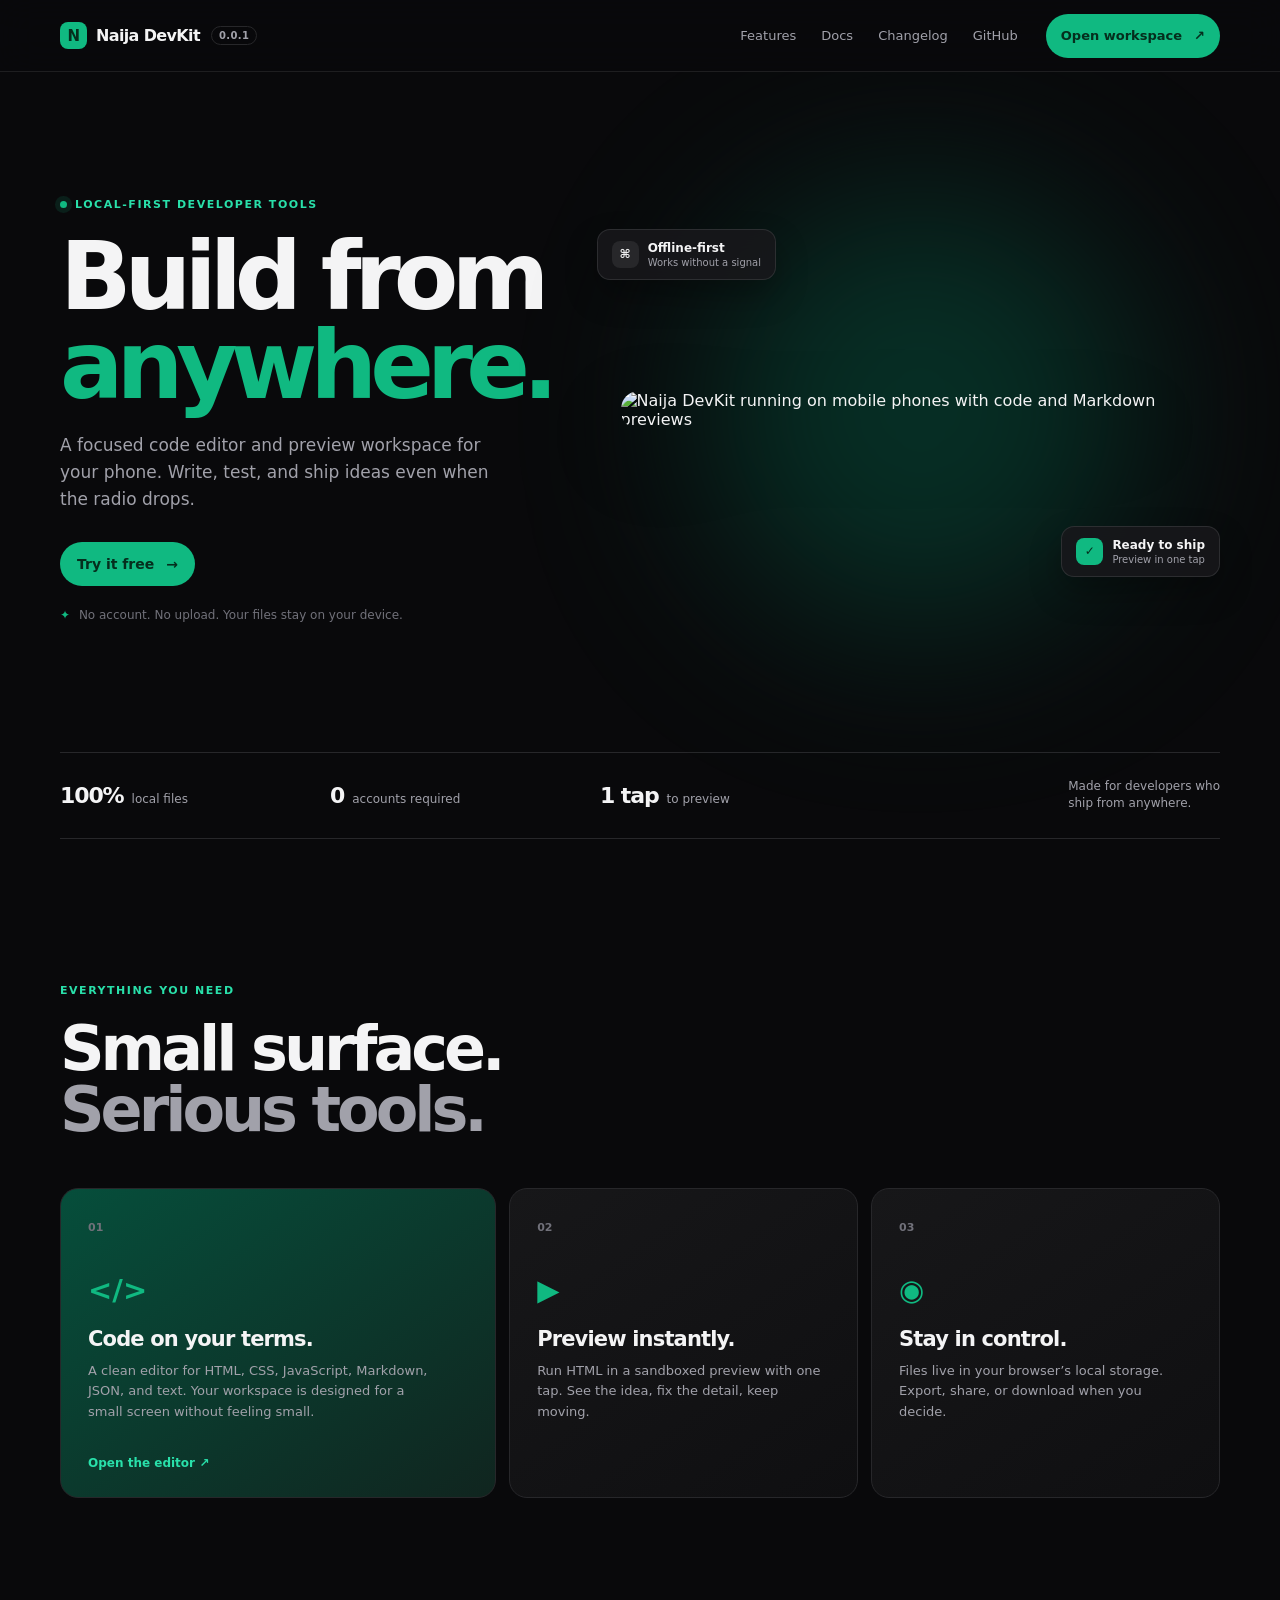
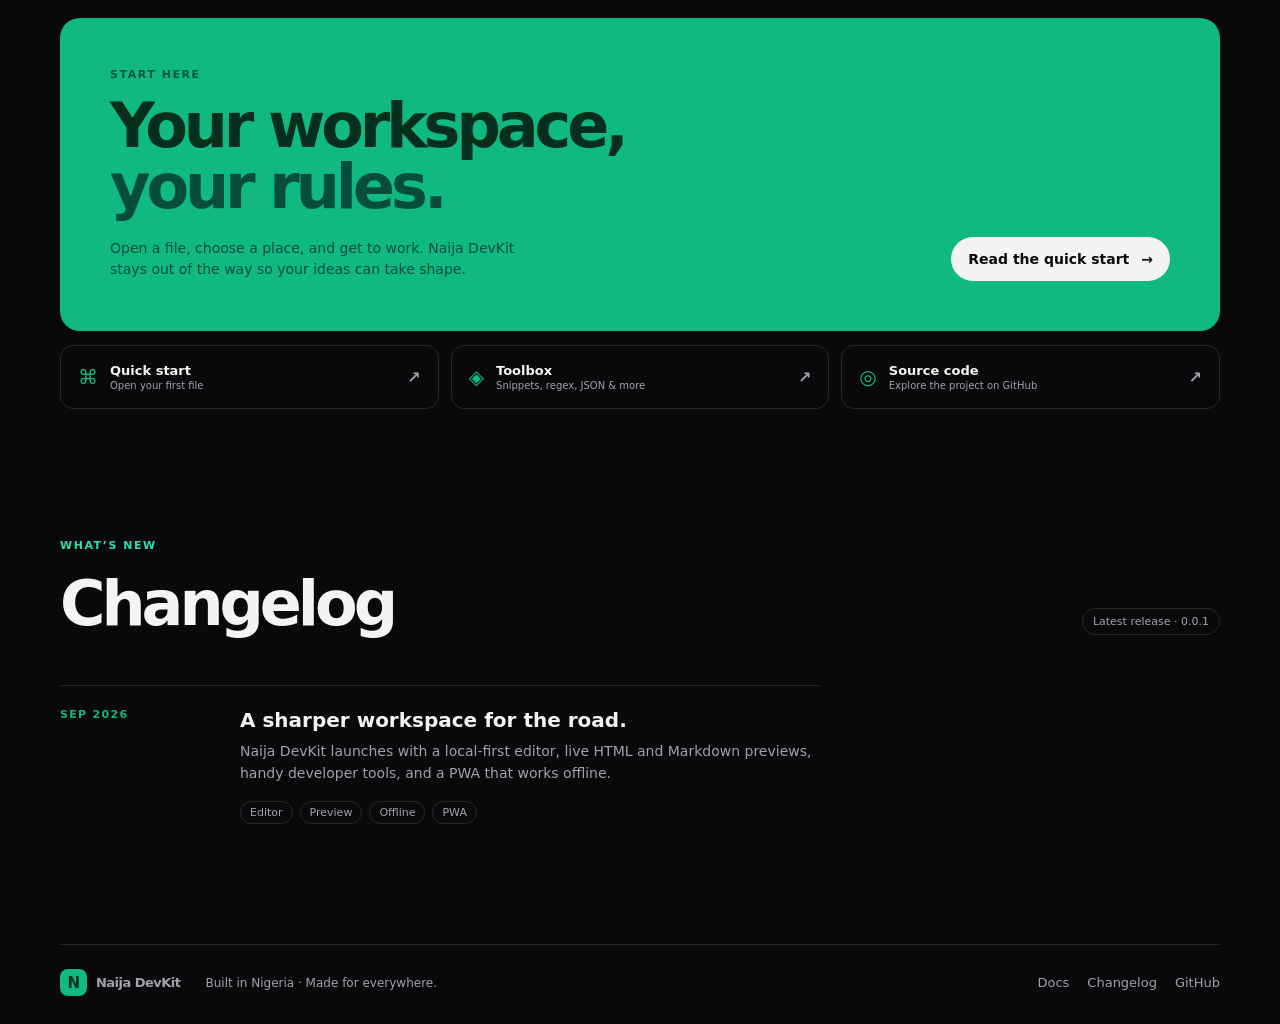
==== commit 777ae1be: "Redesign landing page with platform navigation, docs, changelog, responsive layout, animations, and " ====
--- a/index.html
+++ b/index.html
@@ -4,54 +4,81 @@
   <meta charset="utf-8">
   <meta name="viewport" content="width=device-width, initial-scale=1, viewport-fit=cover">
   <meta name="theme-color" content="#09090B">
-  <meta name="description" content="Write and preview HTML and Markdown on your phone. Files stay on the device.">
+  <meta name="description" content="Naija DevKit is an offline-first code workspace for building on your phone.">
   <meta name="mobile-web-app-capable" content="yes">
-  <title>Naija DevKit</title>
+  <title>Naija DevKit — Build from anywhere</title>
   <link rel="manifest" href="./manifest.json">
   <link rel="icon" href="./icons/icon-192.svg" type="image/svg+xml">
   <link rel="stylesheet" href="./landing.css">
 </head>
 <body>
-  <header class="top">
-    <span class="brand">Naija DevKit</span>
-    <span class="ver">0.0.1</span>
-    <nav class="top-links">
-      <a href="./app.html">Workspace</a>
+  <a class="skip-link" href="#main-content">Skip to content</a>
+  <header class="site-header">
+    <a class="brand" href="./index.html" aria-label="Naija DevKit home">
+      <span class="brand-mark">N</span>
+      <span>Naija DevKit</span>
+      <span class="version">0.0.1</span>
+    </a>
+    <nav class="site-nav" aria-label="Main navigation">
+      <a href="#features">Features</a>
+      <a href="#docs">Docs</a>
+      <a href="#changelog">Changelog</a>
       <a href="https://github.com/aydanmoussa74-a11y/naija-devkit">GitHub</a>
     </nav>
+    <div class="header-actions">
+      <button class="menu-toggle" type="button" aria-expanded="false" aria-controls="site-nav">Menu</button>
+      <a class="nav-cta" href="./app.html">Open workspace <span aria-hidden="true">↗</span></a>
+    </div>
   </header>
-  <main class="wrap">
-    <div class="hero-grid">
-      <section class="hero">
-        <p class="kicker">Code · Preview · Ship — on your phone</p>
-        <h1>Write & preview HTML right from your phone.</h1>
-        <p class="lead">A lightweight editor with live HTML and Markdown preview. Files live on this device. Works when the radio drops.</p>
-        <div class="cta">
-          <a class="btn btn-primary" href="./app.html">Open workspace</a>
-          <button class="btn btn-ghost" id="btn-install" type="button" hidden>Install</button>
+
+  <main id="main-content">
+    <section class="hero section-wrap" aria-labelledby="hero-title">
+      <div class="hero-copy reveal">
+        <p class="eyebrow"><span class="status-dot"></span> Local-first developer tools</p>
+        <h1 id="hero-title">Build from<br><em>anywhere.</em></h1>
+        <p class="hero-lead">A focused code editor and preview workspace for your phone. Write, test, and ship ideas even when the radio drops.</p>
+        <div class="hero-actions">
+          <a class="button button-primary" href="./app.html">Try it free <span aria-hidden="true">→</span></a>
+          <button class="button button-secondary" id="btn-install" type="button" hidden>Install app</button>
         </div>
-      </section>
-      <figure class="shot">
+        <p class="hero-note"><span aria-hidden="true">✦</span> No account. No upload. Your files stay on your device.</p>
+      </div>
+      <div class="hero-visual reveal reveal-delay" aria-label="Naija DevKit mobile preview">
+        <div class="glow"></div>
         <img src="https://files.catbox.moe/5cxkqn.png" alt="Naija DevKit running on mobile phones with code and Markdown previews">
-      </figure>
-    </div>
-    <figure class="demo">
-      <video controls playsinline muted loop preload="metadata">
-        <source src="https://files.catbox.moe/b21666.mp4" type="video/mp4">
-      </video>
-    </figure>
-    <section class="facts" aria-label="What stays local">
-      <div class="fact"><b>On this phone</b><span>Files sit in IndexedDB. Nothing is uploaded unless you export a backup or share a file yourself.</span></div>
-      <div class="fact"><b>Play is a real preview</b><span>HTML runs in a sandboxed iframe on device. Markdown renders next to the editor.</span></div>
-      <div class="fact"><b>Install is optional</b><span>Chrome can add it to your home screen. That still uses Chrome’s own sheet — we cannot skip the browser.</span></div>
+        <div class="floating-card card-one"><span class="card-icon">⌘</span><span><strong>Offline-first</strong><small>Works without a signal</small></span></div>
+        <div class="floating-card card-two"><span class="card-icon accent-icon">✓</span><span><strong>Ready to ship</strong><small>Preview in one tap</small></span></div>
+      </div>
     </section>
-    <p class="tools">Snippets · Regex · JSON · Runner</p>
+
+    <section class="proof section-wrap reveal" aria-label="Product highlights">
+      <div><strong>100%</strong><span>local files</span></div>
+      <div><strong>0</strong><span>accounts required</span></div>
+      <div><strong>1 tap</strong><span>to preview</span></div>
+      <p>Made for developers who<br>ship from anywhere.</p>
+    </section>
+
+    <section id="features" class="content-section section-wrap" aria-labelledby="features-title">
+      <div class="section-heading reveal"><p class="eyebrow">Everything you need</p><h2 id="features-title">Small surface.<br><span>Serious tools.</span></h2></div>
+      <div class="feature-grid">
+        <article class="feature-card feature-large reveal"><span class="feature-number">01</span><div class="feature-symbol symbol-editor">&lt;/&gt;</div><h3>Code on your terms.</h3><p>A clean editor for HTML, CSS, JavaScript, Markdown, JSON, and text. Your workspace is designed for a small screen without feeling small.</p><a href="./app.html">Open the editor <span aria-hidden="true">↗</span></a></article>
+        <article class="feature-card reveal reveal-delay"><span class="feature-number">02</span><div class="feature-symbol symbol-play">▶</div><h3>Preview instantly.</h3><p>Run HTML in a sandboxed preview with one tap. See the idea, fix the detail, keep moving.</p></article>
+        <article class="feature-card reveal reveal-delay-2"><span class="feature-number">03</span><div class="feature-symbol symbol-local">◉</div><h3>Stay in control.</h3><p>Files live in your browser’s local storage. Export, share, or download when you decide.</p></article>
+      </div>
+    </section>
+
+    <section id="docs" class="docs-section section-wrap reveal" aria-labelledby="docs-title">
+      <div class="docs-panel"><div><p class="eyebrow">Start here</p><h2 id="docs-title">Your workspace,<br><span>your rules.</span></h2><p>Open a file, choose a place, and get to work. Naija DevKit stays out of the way so your ideas can take shape.</p></div><a class="button button-light" href="./app.html">Read the quick start <span aria-hidden="true">→</span></a></div>
+      <div class="doc-links"><a href="./app.html"><span>⌘</span><strong>Quick start<small>Open your first file</small></strong><b>↗</b></a><a href="#features"><span>◈</span><strong>Toolbox<small>Snippets, regex, JSON & more</small></strong><b>↗</b></a><a href="https://github.com/aydanmoussa74-a11y/naija-devkit"><span>◎</span><strong>Source code<small>Explore the project on GitHub</small></strong><b>↗</b></a></div>
+    </section>
+
+    <section id="changelog" class="changelog section-wrap reveal" aria-labelledby="changelog-title">
+      <div class="section-heading inline-heading"><div><p class="eyebrow">What’s new</p><h2 id="changelog-title">Changelog</h2></div><span class="release-pill">Latest release · 0.0.1</span></div>
+      <div class="release-row"><span class="release-date">SEP 2026</span><div><h3>A sharper workspace for the road.</h3><p>Naija DevKit launches with a local-first editor, live HTML and Markdown previews, handy developer tools, and a PWA that works offline.</p><div class="tag-list"><span>Editor</span><span>Preview</span><span>Offline</span><span>PWA</span></div></div></div>
+    </section>
   </main>
-  <footer class="foot wrap">
-    <span>Naija DevKit 0.0.1 · Built in Nigeria</span>
-    <a href="./app.html">Open workspace</a>
-    <a href="https://github.com/aydanmoussa74-a11y/naija-devkit">GitHub</a>
-  </footer>
+
+  <footer class="site-footer section-wrap"><a class="brand" href="./index.html"><span class="brand-mark">N</span><span>Naija DevKit</span></a><p>Built in Nigeria · Made for everywhere.</p><div><a href="#docs">Docs</a><a href="#changelog">Changelog</a><a href="https://github.com/aydanmoussa74-a11y/naija-devkit">GitHub</a></div></footer>
   <script src="./landing.js" defer></script>
 </body>
 </html>
--- a/landing.css
+++ b/landing.css
@@ -1,70 +1,56 @@
 :root {
-  --bg: #09090B;
-  --fg: #F4F4F5;
-  --muted: #A1A1AA;
-  --surface: #18181B;
-  --line: #27272A;
-  --accent: #10B981;
-  --accent-ink: #052e1d;
-  --sans: system-ui, "Segoe UI", "Helvetica Neue", sans-serif;
+  --bg: #09090b; --fg: #f4f4f5; --muted: #a1a1aa; --surface: #121214; --line: #27272a;
+  --accent: #10b981; --accent-bright: #29e0aa; --accent-ink: #052e1d; --sans: system-ui, "Segoe UI", sans-serif;
   --safe: env(safe-area-inset-bottom, 0px);
 }
 * { box-sizing: border-box; -webkit-tap-highlight-color: transparent; }
-html, body { margin: 0; background: var(--bg); color: var(--fg); font-family: var(--sans); }
-body { min-height: 100dvh; }
-a { color: inherit; }
-.wrap { width: min(1080px, calc(100% - 32px)); margin: 0 auto; }
-.top {
-  display: flex; align-items: center; gap: 10px;
-  min-height: 56px; padding: 8px 16px;
-  padding-top: max(8px, env(safe-area-inset-top));
-  border-bottom: 1px solid var(--line);
-}
-.brand { font-weight: 700; letter-spacing: -0.03em; }
-.ver { margin-left: 6px; font-size: 11px; color: var(--muted); border: 1px solid var(--line); border-radius: 999px; padding: 2px 8px; }
-.top-links { margin-left: auto; display: flex; gap: 8px; }
-.top-links a {
-  min-height: 36px; display: grid; place-items: center;
-  padding: 0 12px; border-radius: 999px; text-decoration: none; font-size: 13px; color: var(--muted);
-}
-.hero { padding: 28px 0 12px; }
-.kicker {
-  display: inline-block; font-size: 11px; letter-spacing: 0.12em; text-transform: uppercase;
-  color: var(--accent); border: 1px solid #064e3b; border-radius: 999px; padding: 6px 10px; margin: 0 0 16px;
-}
-h1 { font-size: clamp(28px, 7vw, 48px); line-height: 1.08; letter-spacing: -0.04em; margin: 0 0 12px; }
-.lead { color: var(--muted); font-size: 16px; line-height: 1.5; max-width: 34rem; margin: 0 0 20px; }
-.cta { display: flex; flex-wrap: wrap; gap: 8px; }
-.btn {
-  min-height: 44px; padding: 0 16px; border-radius: 999px; border: 1px solid transparent;
-  text-decoration: none; display: inline-flex; align-items: center; font-weight: 700; font-size: 14px; background: none; color: inherit;
-}
-.btn-primary { background: var(--accent); color: var(--accent-ink); }
-.btn-ghost { background: var(--surface); border-color: var(--line); color: var(--fg); font-weight: 600; }
-.btn[hidden] { display: none !important; }
-.shot {
-  margin: 28px 0 8px; border-radius: 18px; overflow: hidden;
-  border: 1px solid var(--line); background: #050506;
-}
-.shot img { display: block; width: 100%; height: auto; }
-.demo {
-  margin: 18px 0 8px; border-radius: 18px; overflow: hidden;
-  border: 1px solid var(--line); background: #000;
-}
-.demo video, .demo img { display: block; width: 100%; height: auto; max-height: 70vh; object-fit: contain; background: #000; }
-.facts { display: grid; gap: 8px; margin: 28px 0; }
-.fact {
-  border: 1px solid var(--line); background: var(--surface); border-radius: 14px; padding: 14px 16px;
-}
-.fact b { display: block; margin-bottom: 4px; }
-.fact span { color: var(--muted); font-size: 14px; line-height: 1.45; }
-.tools { color: var(--muted); font-size: 13px; letter-spacing: 0.04em; margin: 8px 0 32px; }
-.foot {
-  border-top: 1px solid var(--line); padding: 18px 0 calc(24px + var(--safe));
-  color: var(--muted); font-size: 13px; display: flex; flex-wrap: wrap; gap: 10px 16px;
-}
-.foot a { color: var(--fg); }
-@media (min-width: 840px) {
-  .hero-grid { display: grid; grid-template-columns: 1fr 1.05fr; gap: 28px; align-items: center; }
-  .shot { margin-top: 0; }
-}
+html { scroll-behavior: smooth; }
+body { margin: 0; min-height: 100dvh; background: var(--bg); color: var(--fg); font-family: var(--sans); overflow-x: hidden; }
+a { color: inherit; } button { font: inherit; }
+.skip-link { position: fixed; z-index: 20; top: 8px; left: 8px; transform: translateY(-150%); background: var(--accent); color: var(--accent-ink); padding: 10px 14px; border-radius: 8px; font-weight: 700; }
+.skip-link:focus { transform: translateY(0); }
+.section-wrap { width: min(1160px, calc(100% - 40px)); margin-inline: auto; }
+.site-header { position: sticky; z-index: 10; top: 0; display: flex; align-items: center; gap: 28px; min-height: 72px; padding: 12px max(20px, calc((100% - 1160px) / 2)); background: rgba(9,9,11,.82); border-bottom: 1px solid rgba(39,39,42,.72); backdrop-filter: blur(18px); }
+.brand { display: inline-flex; align-items: center; gap: 9px; text-decoration: none; font-weight: 750; letter-spacing: -.04em; white-space: nowrap; }
+.brand-mark { display: grid; place-items: center; width: 27px; height: 27px; border-radius: 8px; background: var(--accent); color: var(--accent-ink); font-size: 15px; font-weight: 900; }
+.version { margin-left: 2px; padding: 3px 7px; border: 1px solid var(--line); border-radius: 999px; color: var(--muted); font-size: 10px; letter-spacing: .04em; }
+.site-nav { display: flex; align-items: center; gap: 25px; margin-left: auto; }
+.site-nav a, .site-footer a { color: var(--muted); text-decoration: none; font-size: 13px; transition: color .2s ease; }
+.site-nav a:hover, .site-footer a:hover { color: var(--fg); }
+.header-actions { display: flex; align-items: center; gap: 10px; }
+.nav-cta, .button { display: inline-flex; align-items: center; justify-content: center; gap: 12px; min-height: 44px; padding: 0 17px; border-radius: 999px; text-decoration: none; font-size: 14px; font-weight: 750; transition: transform .2s ease, background .2s ease, border-color .2s ease; }
+.nav-cta { color: var(--accent-ink); background: var(--accent); padding-inline: 15px; font-size: 13px; }
+.nav-cta:hover, .button:hover { transform: translateY(-2px); }
+.menu-toggle { display: none; border: 1px solid var(--line); border-radius: 999px; background: transparent; color: var(--fg); padding: 8px 12px; }
+.hero { display: grid; grid-template-columns: .92fr 1.08fr; align-items: center; gap: 50px; min-height: 680px; padding-top: 58px; padding-bottom: 62px; }
+.eyebrow { display: flex; align-items: center; gap: 8px; margin: 0 0 22px; color: var(--accent-bright); font-size: 11px; font-weight: 800; letter-spacing: .14em; text-transform: uppercase; }
+.status-dot { width: 7px; height: 7px; border-radius: 50%; background: var(--accent); box-shadow: 0 0 0 5px rgba(16,185,129,.12); animation: pulse 2s infinite; }
+.hero h1 { max-width: 650px; margin: 0 0 22px; font-size: clamp(52px, 8vw, 94px); line-height: .94; letter-spacing: -.075em; }
+h1 em { color: var(--accent); font-style: normal; }
+.hero-lead { max-width: 440px; margin: 0 0 28px; color: var(--muted); font-size: 17px; line-height: 1.6; }
+.hero-actions { display: flex; flex-wrap: wrap; gap: 10px; }
+.button-primary { background: var(--accent); color: var(--accent-ink); }
+.button-secondary { color: var(--fg); border: 1px solid var(--line); background: var(--surface); }
+.button-light { background: var(--fg); color: var(--bg); }
+.button[hidden] { display: none; }
+.hero-note { margin: 22px 0 0; color: #71717a; font-size: 12px; }
+.hero-note span { color: var(--accent); margin-right: 5px; }
+.hero-visual { position: relative; min-height: 490px; display: grid; place-items: center; }
+.hero-visual .glow { position: absolute; width: 72%; aspect-ratio: 1; border-radius: 50%; background: #064e3b; filter: blur(90px); opacity: .56; }
+.hero-visual img { position: relative; z-index: 1; width: 100%; max-height: 520px; object-fit: contain; border-radius: 18px; filter: drop-shadow(0 28px 45px rgba(0,0,0,.45)); animation: float 7s ease-in-out infinite; }
+.floating-card { position: absolute; z-index: 2; display: flex; align-items: center; gap: 9px; padding: 11px 14px; border: 1px solid rgba(255,255,255,.1); border-radius: 13px; background: rgba(24,24,27,.86); box-shadow: 0 15px 32px rgba(0,0,0,.28); backdrop-filter: blur(12px); font-size: 12px; }
+.floating-card small, .doc-links small { display: block; color: var(--muted); font-size: 10px; font-weight: 500; margin-top: 2px; }
+.card-one { top: 13%; left: -4%; animation: float 6s 1s ease-in-out infinite; } .card-two { right: 0; bottom: 16%; animation: float 6s 1.8s ease-in-out infinite; }
+.card-icon { display: grid; place-items: center; width: 27px; height: 27px; border-radius: 8px; background: #27272a; color: var(--fg); font-weight: 800; } .accent-icon { background: var(--accent); color: var(--accent-ink); }
+.proof { display: grid; grid-template-columns: repeat(3, 1fr) 1.4fr; gap: 20px; align-items: center; padding: 25px 0; border-top: 1px solid var(--line); border-bottom: 1px solid var(--line); }
+.proof div { display: flex; align-items: baseline; gap: 8px; } .proof strong { font-size: 22px; letter-spacing: -.05em; } .proof span, .proof p { color: var(--muted); font-size: 12px; } .proof p { justify-self: end; line-height: 1.45; margin: 0; }
+.content-section { padding: 145px 0 120px; } .section-heading h2, .docs-panel h2 { margin: 0; font-size: clamp(38px, 5vw, 62px); line-height: .98; letter-spacing: -.065em; } h2 span { color: var(--muted); }
+.feature-grid { display: grid; grid-template-columns: 1.25fr 1fr 1fr; gap: 13px; margin-top: 48px; }
+.feature-card { position: relative; min-height: 310px; padding: 27px; border: 1px solid var(--line); border-radius: 18px; background: linear-gradient(145deg, #171719, #0f0f11); overflow: hidden; transition: transform .25s ease, border-color .25s ease; }
+.feature-card:hover { transform: translateY(-5px); border-color: #3f3f46; } .feature-large { background: linear-gradient(145deg, #064e3b, #10251f); }
+.feature-number { color: #71717a; font-size: 11px; font-weight: 800; } .feature-symbol { margin: 38px 0 20px; color: var(--accent); font-size: 29px; font-weight: 800; } .feature-card h3 { margin: 0 0 10px; font-size: 21px; letter-spacing: -.04em; } .feature-card p { max-width: 340px; margin: 0; color: var(--muted); font-size: 13px; line-height: 1.55; } .feature-card a { position: absolute; bottom: 27px; color: var(--accent-bright); font-size: 12px; font-weight: 700; text-decoration: none; }
+.docs-section { padding: 0 0 130px; } .docs-panel { display: flex; align-items: end; justify-content: space-between; gap: 30px; padding: 50px; border-radius: 20px; background: var(--accent); color: var(--accent-ink); } .docs-panel .eyebrow { color: var(--accent-ink); opacity: .7; margin-bottom: 15px; } .docs-panel h2 span { color: #064e3b; } .docs-panel p:not(.eyebrow) { max-width: 410px; margin: 20px 0 0; color: #064e3b; font-size: 14px; line-height: 1.55; }.doc-links { display: grid; grid-template-columns: repeat(3,1fr); gap: 12px; margin-top: 14px; }.doc-links a { display: flex; align-items: center; gap: 12px; padding: 17px; border: 1px solid var(--line); border-radius: 13px; text-decoration: none; }.doc-links a > span { color: var(--accent); font-size: 20px; }.doc-links strong { font-size: 13px; }.doc-links b { margin-left: auto; color: var(--muted); }.changelog { padding: 0 0 120px; }.inline-heading { display: flex; align-items: end; justify-content: space-between; }.release-pill, .tag-list span { color: var(--muted); border: 1px solid var(--line); border-radius: 999px; padding: 6px 10px; font-size: 11px; }.release-row { display: grid; grid-template-columns: 150px 1fr; gap: 30px; max-width: 760px; margin-top: 50px; padding-top: 22px; border-top: 1px solid var(--line); }.release-date { color: var(--accent); font-size: 11px; font-weight: 800; letter-spacing: .12em; }.release-row h3 { margin: 0 0 9px; font-size: 20px; }.release-row p { max-width: 610px; margin: 0; color: var(--muted); font-size: 14px; line-height: 1.55; }.tag-list { display: flex; flex-wrap: wrap; gap: 7px; margin-top: 17px; }.tag-list span { padding: 4px 9px; }.site-footer { display: flex; align-items: center; gap: 25px; padding: 24px 0 calc(28px + var(--safe)); border-top: 1px solid var(--line); }.site-footer p { margin: 0; color: var(--muted); font-size: 12px; }.site-footer > div { display: flex; gap: 18px; margin-left: auto; }
+.reveal { opacity: 0; transform: translateY(22px); transition: opacity .7s ease, transform .7s ease; }.reveal.visible { opacity: 1; transform: none; }.reveal-delay { transition-delay: .12s; }.reveal-delay-2 { transition-delay: .22s; }
+@keyframes float { 0%,100% { transform: translateY(0); } 50% { transform: translateY(-10px); } } @keyframes pulse { 50% { box-shadow: 0 0 0 8px rgba(16,185,129,.04); } }
+@media (max-width: 760px) { .section-wrap { width: min(100% - 28px, 560px); }.site-header { min-height: 62px; padding-inline: 14px; gap: 12px; }.site-nav { display: none; position: absolute; top: 62px; left: 0; right: 0; flex-direction: column; align-items: stretch; gap: 0; padding: 8px 14px 15px; background: rgba(9,9,11,.97); border-bottom: 1px solid var(--line); }.site-nav.open { display: flex; }.site-nav a { padding: 13px 8px; }.menu-toggle { display: block; }.nav-cta { padding-inline: 11px; font-size: 12px; }.hero { display: block; min-height: auto; padding-top: 75px; }.hero h1 { font-size: clamp(56px, 17vw, 86px); }.hero-visual { min-height: 290px; margin-top: 34px; }.card-one { left: -2%; top: 5%; }.card-two { right: -2%; bottom: 6%; }.floating-card { transform: scale(.82); }.proof { grid-template-columns: repeat(3,1fr); gap: 8px; }.proof div { display: block; }.proof span { display: block; margin-top: 3px; }.proof p { grid-column: 1/-1; justify-self: start; margin-top: 8px; }.content-section { padding: 90px 0 80px; }.feature-grid, .doc-links { grid-template-columns: 1fr; }.feature-card { min-height: 265px; }.docs-panel { display: block; padding: 32px 25px; }.docs-panel .button { margin-top: 27px; }.inline-heading { display: block; }.release-pill { display: inline-block; margin-top: 18px; }.release-row { grid-template-columns: 1fr; gap: 15px; margin-top: 32px; }.site-footer { align-items: start; flex-wrap: wrap; }.site-footer p { order: 3; flex-basis: 100%; }.site-footer > div { margin-left: 0; } }
+@media (prefers-reduced-motion: reduce) { html { scroll-behavior: auto; } *, *::before, *::after { animation-duration: .01ms !important; transition-duration: .01ms !important; } .reveal { opacity: 1; transform: none; } }
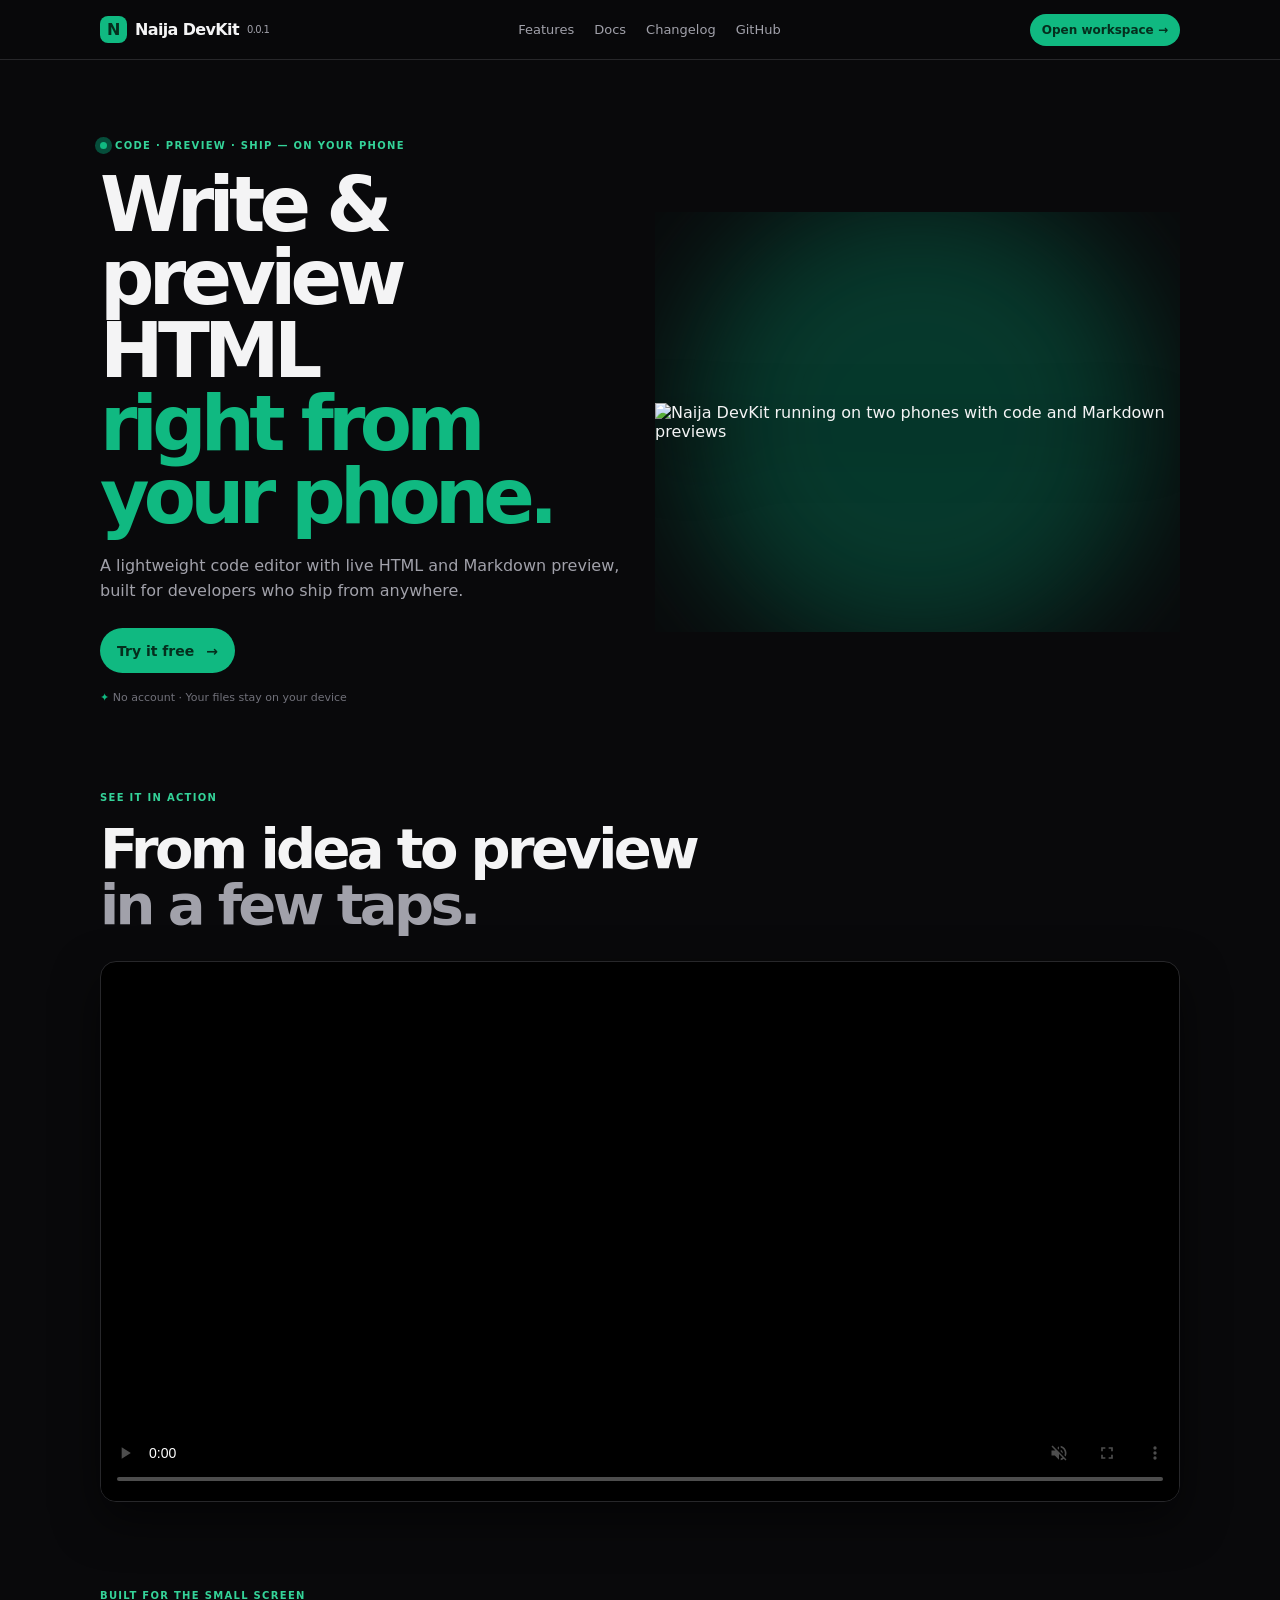
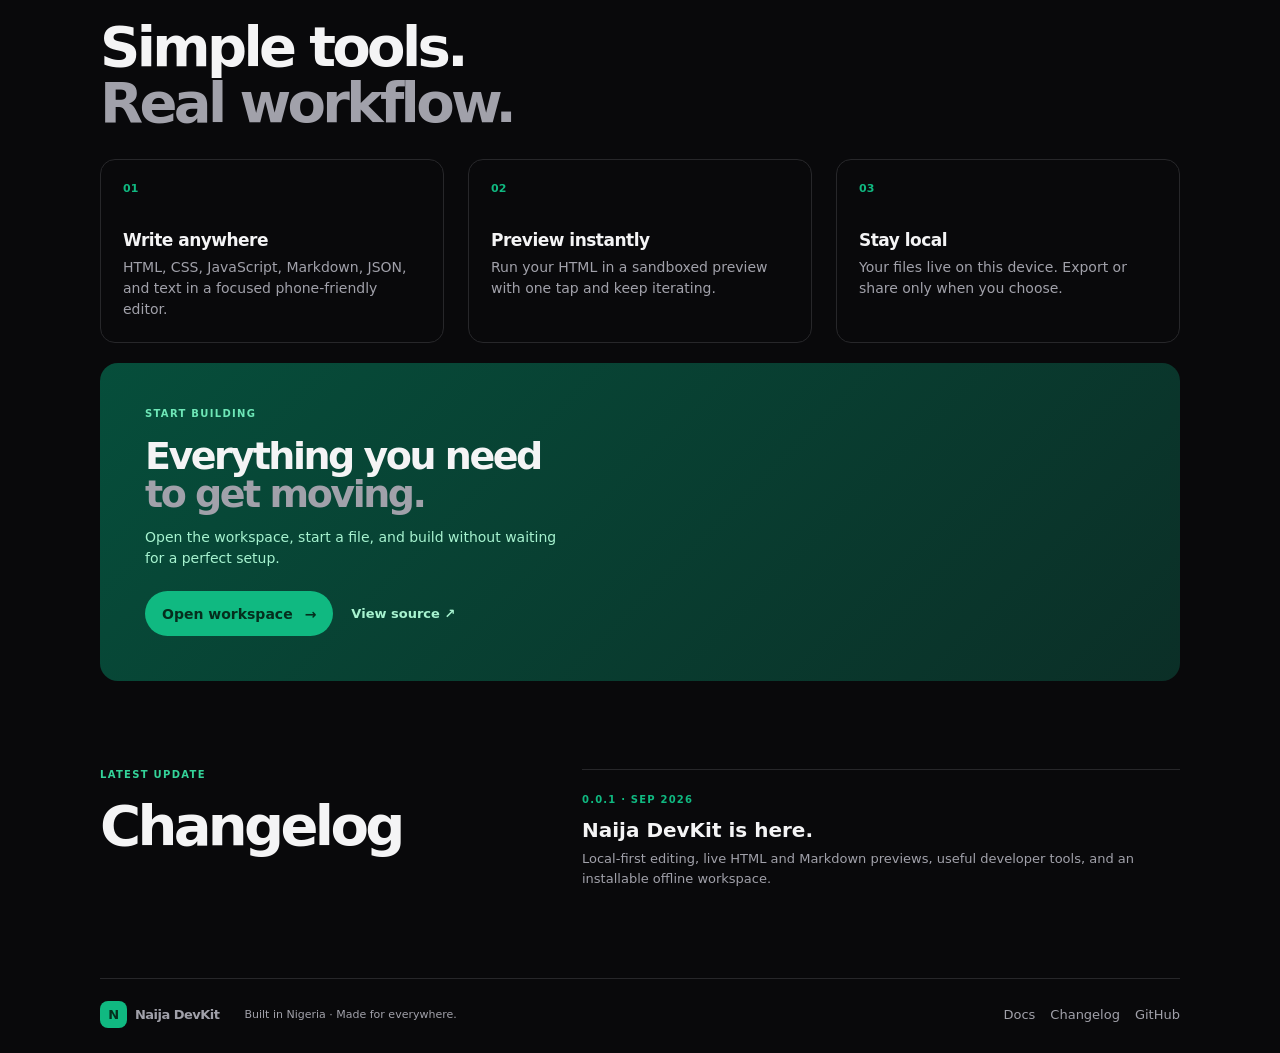
==== commit a4b7d9cc: "Restore the mobile-first landing experience and visible demo video without changing the workspace or" ====
--- a/index.html
+++ b/index.html
@@ -4,7 +4,7 @@
   <meta charset="utf-8">
   <meta name="viewport" content="width=device-width, initial-scale=1, viewport-fit=cover">
   <meta name="theme-color" content="#09090B">
-  <meta name="description" content="Naija DevKit is an offline-first code workspace for building on your phone.">
+  <meta name="description" content="Write and preview HTML and Markdown on your phone. Files stay on the device.">
   <meta name="mobile-web-app-capable" content="yes">
   <title>Naija DevKit — Build from anywhere</title>
   <link rel="manifest" href="./manifest.json">
@@ -13,72 +13,38 @@
 </head>
 <body>
   <a class="skip-link" href="#main-content">Skip to content</a>
-  <header class="site-header">
-    <a class="brand" href="./index.html" aria-label="Naija DevKit home">
-      <span class="brand-mark">N</span>
-      <span>Naija DevKit</span>
-      <span class="version">0.0.1</span>
-    </a>
-    <nav class="site-nav" aria-label="Main navigation">
-      <a href="#features">Features</a>
-      <a href="#docs">Docs</a>
-      <a href="#changelog">Changelog</a>
-      <a href="https://github.com/aydanmoussa74-a11y/naija-devkit">GitHub</a>
+  <header class="topbar">
+    <a class="brand" href="./index.html"><span class="brand-mark">N</span><span>Naija DevKit</span><small>0.0.1</small></a>
+    <nav aria-label="Main navigation">
+      <a href="#features">Features</a><a href="#docs">Docs</a><a href="#changelog">Changelog</a><a href="https://github.com/aydanmoussa74-a11y/naija-devkit">GitHub</a>
     </nav>
-    <div class="header-actions">
-      <button class="menu-toggle" type="button" aria-expanded="false" aria-controls="site-nav">Menu</button>
-      <a class="nav-cta" href="./app.html">Open workspace <span aria-hidden="true">↗</span></a>
-    </div>
+    <a class="top-cta" href="./app.html">Open workspace <span aria-hidden="true">→</span></a>
   </header>
 
   <main id="main-content">
-    <section class="hero section-wrap" aria-labelledby="hero-title">
+    <section class="hero page-width">
       <div class="hero-copy reveal">
-        <p class="eyebrow"><span class="status-dot"></span> Local-first developer tools</p>
-        <h1 id="hero-title">Build from<br><em>anywhere.</em></h1>
-        <p class="hero-lead">A focused code editor and preview workspace for your phone. Write, test, and ship ideas even when the radio drops.</p>
-        <div class="hero-actions">
-          <a class="button button-primary" href="./app.html">Try it free <span aria-hidden="true">→</span></a>
-          <button class="button button-secondary" id="btn-install" type="button" hidden>Install app</button>
-        </div>
-        <p class="hero-note"><span aria-hidden="true">✦</span> No account. No upload. Your files stay on your device.</p>
+        <p class="eyebrow"><i></i> Code · Preview · Ship — on your phone</p>
+        <h1>Write &amp; preview HTML<br><em>right from your phone.</em></h1>
+        <p class="lead">A lightweight code editor with live HTML and Markdown preview, built for developers who ship from anywhere.</p>
+        <div class="actions"><a class="button primary" href="./app.html">Try it free <span>→</span></a><button class="button secondary" id="btn-install" type="button" hidden>Install app</button></div>
+        <p class="trust">✦ No account · Your files stay on your device</p>
       </div>
-      <div class="hero-visual reveal reveal-delay" aria-label="Naija DevKit mobile preview">
-        <div class="glow"></div>
-        <img src="https://files.catbox.moe/5cxkqn.png" alt="Naija DevKit running on mobile phones with code and Markdown previews">
-        <div class="floating-card card-one"><span class="card-icon">⌘</span><span><strong>Offline-first</strong><small>Works without a signal</small></span></div>
-        <div class="floating-card card-two"><span class="card-icon accent-icon">✓</span><span><strong>Ready to ship</strong><small>Preview in one tap</small></span></div>
-      </div>
+      <figure class="hero-art reveal delay"><div class="art-glow"></div><img src="https://files.catbox.moe/5cxkqn.png" alt="Naija DevKit running on two phones with code and Markdown previews"></figure>
     </section>
 
-    <section class="proof section-wrap reveal" aria-label="Product highlights">
-      <div><strong>100%</strong><span>local files</span></div>
-      <div><strong>0</strong><span>accounts required</span></div>
-      <div><strong>1 tap</strong><span>to preview</span></div>
-      <p>Made for developers who<br>ship from anywhere.</p>
+    <section class="demo-section page-width reveal" aria-labelledby="demo-title">
+      <div class="section-intro"><p class="eyebrow">See it in action</p><h2 id="demo-title">From idea to preview<br><span>in a few taps.</span></h2></div>
+      <figure class="demo"><video controls playsinline muted loop preload="metadata" poster="https://files.catbox.moe/5cxkqn.png"><source src="https://files.catbox.moe/b21666.mp4" type="video/mp4">Your browser does not support video playback.</video></figure>
     </section>
 
-    <section id="features" class="content-section section-wrap" aria-labelledby="features-title">
-      <div class="section-heading reveal"><p class="eyebrow">Everything you need</p><h2 id="features-title">Small surface.<br><span>Serious tools.</span></h2></div>
-      <div class="feature-grid">
-        <article class="feature-card feature-large reveal"><span class="feature-number">01</span><div class="feature-symbol symbol-editor">&lt;/&gt;</div><h3>Code on your terms.</h3><p>A clean editor for HTML, CSS, JavaScript, Markdown, JSON, and text. Your workspace is designed for a small screen without feeling small.</p><a href="./app.html">Open the editor <span aria-hidden="true">↗</span></a></article>
-        <article class="feature-card reveal reveal-delay"><span class="feature-number">02</span><div class="feature-symbol symbol-play">▶</div><h3>Preview instantly.</h3><p>Run HTML in a sandboxed preview with one tap. See the idea, fix the detail, keep moving.</p></article>
-        <article class="feature-card reveal reveal-delay-2"><span class="feature-number">03</span><div class="feature-symbol symbol-local">◉</div><h3>Stay in control.</h3><p>Files live in your browser’s local storage. Export, share, or download when you decide.</p></article>
-      </div>
-    </section>
+    <section id="features" class="features page-width" aria-labelledby="features-title"><div class="section-intro reveal"><p class="eyebrow">Built for the small screen</p><h2 id="features-title">Simple tools.<br><span>Real workflow.</span></h2></div><div class="feature-list"><article class="feature reveal"><b>01</b><div><strong>Write anywhere</strong><p>HTML, CSS, JavaScript, Markdown, JSON, and text in a focused phone-friendly editor.</p></div></article><article class="feature reveal delay"><b>02</b><div><strong>Preview instantly</strong><p>Run your HTML in a sandboxed preview with one tap and keep iterating.</p></div></article><article class="feature reveal delay-2"><b>03</b><div><strong>Stay local</strong><p>Your files live on this device. Export or share only when you choose.</p></div></article></div></section>
 
-    <section id="docs" class="docs-section section-wrap reveal" aria-labelledby="docs-title">
-      <div class="docs-panel"><div><p class="eyebrow">Start here</p><h2 id="docs-title">Your workspace,<br><span>your rules.</span></h2><p>Open a file, choose a place, and get to work. Naija DevKit stays out of the way so your ideas can take shape.</p></div><a class="button button-light" href="./app.html">Read the quick start <span aria-hidden="true">→</span></a></div>
-      <div class="doc-links"><a href="./app.html"><span>⌘</span><strong>Quick start<small>Open your first file</small></strong><b>↗</b></a><a href="#features"><span>◈</span><strong>Toolbox<small>Snippets, regex, JSON & more</small></strong><b>↗</b></a><a href="https://github.com/aydanmoussa74-a11y/naija-devkit"><span>◎</span><strong>Source code<small>Explore the project on GitHub</small></strong><b>↗</b></a></div>
-    </section>
+    <section id="docs" class="docs page-width reveal"><p class="eyebrow">Start building</p><h2>Everything you need<br><span>to get moving.</span></h2><p>Open the workspace, start a file, and build without waiting for a perfect setup.</p><div class="doc-actions"><a class="button primary" href="./app.html">Open workspace <span>→</span></a><a class="text-link" href="https://github.com/aydanmoussa74-a11y/naija-devkit">View source ↗</a></div></section>
 
-    <section id="changelog" class="changelog section-wrap reveal" aria-labelledby="changelog-title">
-      <div class="section-heading inline-heading"><div><p class="eyebrow">What’s new</p><h2 id="changelog-title">Changelog</h2></div><span class="release-pill">Latest release · 0.0.1</span></div>
-      <div class="release-row"><span class="release-date">SEP 2026</span><div><h3>A sharper workspace for the road.</h3><p>Naija DevKit launches with a local-first editor, live HTML and Markdown previews, handy developer tools, and a PWA that works offline.</p><div class="tag-list"><span>Editor</span><span>Preview</span><span>Offline</span><span>PWA</span></div></div></div>
-    </section>
+    <section id="changelog" class="changelog page-width reveal"><div><p class="eyebrow">Latest update</p><h2>Changelog</h2></div><article><small>0.0.1 · SEP 2026</small><h3>Naija DevKit is here.</h3><p>Local-first editing, live HTML and Markdown previews, useful developer tools, and an installable offline workspace.</p></article></section>
   </main>
-
-  <footer class="site-footer section-wrap"><a class="brand" href="./index.html"><span class="brand-mark">N</span><span>Naija DevKit</span></a><p>Built in Nigeria · Made for everywhere.</p><div><a href="#docs">Docs</a><a href="#changelog">Changelog</a><a href="https://github.com/aydanmoussa74-a11y/naija-devkit">GitHub</a></div></footer>
+  <footer class="footer page-width"><a class="brand" href="./index.html"><span class="brand-mark">N</span><span>Naija DevKit</span></a><p>Built in Nigeria · Made for everywhere.</p><div><a href="#docs">Docs</a><a href="#changelog">Changelog</a><a href="https://github.com/aydanmoussa74-a11y/naija-devkit">GitHub</a></div></footer>
   <script src="./landing.js" defer></script>
 </body>
 </html>
--- a/landing.css
+++ b/landing.css
@@ -1,56 +1 @@
-:root {
-  --bg: #09090b; --fg: #f4f4f5; --muted: #a1a1aa; --surface: #121214; --line: #27272a;
-  --accent: #10b981; --accent-bright: #29e0aa; --accent-ink: #052e1d; --sans: system-ui, "Segoe UI", sans-serif;
-  --safe: env(safe-area-inset-bottom, 0px);
-}
-* { box-sizing: border-box; -webkit-tap-highlight-color: transparent; }
-html { scroll-behavior: smooth; }
-body { margin: 0; min-height: 100dvh; background: var(--bg); color: var(--fg); font-family: var(--sans); overflow-x: hidden; }
-a { color: inherit; } button { font: inherit; }
-.skip-link { position: fixed; z-index: 20; top: 8px; left: 8px; transform: translateY(-150%); background: var(--accent); color: var(--accent-ink); padding: 10px 14px; border-radius: 8px; font-weight: 700; }
-.skip-link:focus { transform: translateY(0); }
-.section-wrap { width: min(1160px, calc(100% - 40px)); margin-inline: auto; }
-.site-header { position: sticky; z-index: 10; top: 0; display: flex; align-items: center; gap: 28px; min-height: 72px; padding: 12px max(20px, calc((100% - 1160px) / 2)); background: rgba(9,9,11,.82); border-bottom: 1px solid rgba(39,39,42,.72); backdrop-filter: blur(18px); }
-.brand { display: inline-flex; align-items: center; gap: 9px; text-decoration: none; font-weight: 750; letter-spacing: -.04em; white-space: nowrap; }
-.brand-mark { display: grid; place-items: center; width: 27px; height: 27px; border-radius: 8px; background: var(--accent); color: var(--accent-ink); font-size: 15px; font-weight: 900; }
-.version { margin-left: 2px; padding: 3px 7px; border: 1px solid var(--line); border-radius: 999px; color: var(--muted); font-size: 10px; letter-spacing: .04em; }
-.site-nav { display: flex; align-items: center; gap: 25px; margin-left: auto; }
-.site-nav a, .site-footer a { color: var(--muted); text-decoration: none; font-size: 13px; transition: color .2s ease; }
-.site-nav a:hover, .site-footer a:hover { color: var(--fg); }
-.header-actions { display: flex; align-items: center; gap: 10px; }
-.nav-cta, .button { display: inline-flex; align-items: center; justify-content: center; gap: 12px; min-height: 44px; padding: 0 17px; border-radius: 999px; text-decoration: none; font-size: 14px; font-weight: 750; transition: transform .2s ease, background .2s ease, border-color .2s ease; }
-.nav-cta { color: var(--accent-ink); background: var(--accent); padding-inline: 15px; font-size: 13px; }
-.nav-cta:hover, .button:hover { transform: translateY(-2px); }
-.menu-toggle { display: none; border: 1px solid var(--line); border-radius: 999px; background: transparent; color: var(--fg); padding: 8px 12px; }
-.hero { display: grid; grid-template-columns: .92fr 1.08fr; align-items: center; gap: 50px; min-height: 680px; padding-top: 58px; padding-bottom: 62px; }
-.eyebrow { display: flex; align-items: center; gap: 8px; margin: 0 0 22px; color: var(--accent-bright); font-size: 11px; font-weight: 800; letter-spacing: .14em; text-transform: uppercase; }
-.status-dot { width: 7px; height: 7px; border-radius: 50%; background: var(--accent); box-shadow: 0 0 0 5px rgba(16,185,129,.12); animation: pulse 2s infinite; }
-.hero h1 { max-width: 650px; margin: 0 0 22px; font-size: clamp(52px, 8vw, 94px); line-height: .94; letter-spacing: -.075em; }
-h1 em { color: var(--accent); font-style: normal; }
-.hero-lead { max-width: 440px; margin: 0 0 28px; color: var(--muted); font-size: 17px; line-height: 1.6; }
-.hero-actions { display: flex; flex-wrap: wrap; gap: 10px; }
-.button-primary { background: var(--accent); color: var(--accent-ink); }
-.button-secondary { color: var(--fg); border: 1px solid var(--line); background: var(--surface); }
-.button-light { background: var(--fg); color: var(--bg); }
-.button[hidden] { display: none; }
-.hero-note { margin: 22px 0 0; color: #71717a; font-size: 12px; }
-.hero-note span { color: var(--accent); margin-right: 5px; }
-.hero-visual { position: relative; min-height: 490px; display: grid; place-items: center; }
-.hero-visual .glow { position: absolute; width: 72%; aspect-ratio: 1; border-radius: 50%; background: #064e3b; filter: blur(90px); opacity: .56; }
-.hero-visual img { position: relative; z-index: 1; width: 100%; max-height: 520px; object-fit: contain; border-radius: 18px; filter: drop-shadow(0 28px 45px rgba(0,0,0,.45)); animation: float 7s ease-in-out infinite; }
-.floating-card { position: absolute; z-index: 2; display: flex; align-items: center; gap: 9px; padding: 11px 14px; border: 1px solid rgba(255,255,255,.1); border-radius: 13px; background: rgba(24,24,27,.86); box-shadow: 0 15px 32px rgba(0,0,0,.28); backdrop-filter: blur(12px); font-size: 12px; }
-.floating-card small, .doc-links small { display: block; color: var(--muted); font-size: 10px; font-weight: 500; margin-top: 2px; }
-.card-one { top: 13%; left: -4%; animation: float 6s 1s ease-in-out infinite; } .card-two { right: 0; bottom: 16%; animation: float 6s 1.8s ease-in-out infinite; }
-.card-icon { display: grid; place-items: center; width: 27px; height: 27px; border-radius: 8px; background: #27272a; color: var(--fg); font-weight: 800; } .accent-icon { background: var(--accent); color: var(--accent-ink); }
-.proof { display: grid; grid-template-columns: repeat(3, 1fr) 1.4fr; gap: 20px; align-items: center; padding: 25px 0; border-top: 1px solid var(--line); border-bottom: 1px solid var(--line); }
-.proof div { display: flex; align-items: baseline; gap: 8px; } .proof strong { font-size: 22px; letter-spacing: -.05em; } .proof span, .proof p { color: var(--muted); font-size: 12px; } .proof p { justify-self: end; line-height: 1.45; margin: 0; }
-.content-section { padding: 145px 0 120px; } .section-heading h2, .docs-panel h2 { margin: 0; font-size: clamp(38px, 5vw, 62px); line-height: .98; letter-spacing: -.065em; } h2 span { color: var(--muted); }
-.feature-grid { display: grid; grid-template-columns: 1.25fr 1fr 1fr; gap: 13px; margin-top: 48px; }
-.feature-card { position: relative; min-height: 310px; padding: 27px; border: 1px solid var(--line); border-radius: 18px; background: linear-gradient(145deg, #171719, #0f0f11); overflow: hidden; transition: transform .25s ease, border-color .25s ease; }
-.feature-card:hover { transform: translateY(-5px); border-color: #3f3f46; } .feature-large { background: linear-gradient(145deg, #064e3b, #10251f); }
-.feature-number { color: #71717a; font-size: 11px; font-weight: 800; } .feature-symbol { margin: 38px 0 20px; color: var(--accent); font-size: 29px; font-weight: 800; } .feature-card h3 { margin: 0 0 10px; font-size: 21px; letter-spacing: -.04em; } .feature-card p { max-width: 340px; margin: 0; color: var(--muted); font-size: 13px; line-height: 1.55; } .feature-card a { position: absolute; bottom: 27px; color: var(--accent-bright); font-size: 12px; font-weight: 700; text-decoration: none; }
-.docs-section { padding: 0 0 130px; } .docs-panel { display: flex; align-items: end; justify-content: space-between; gap: 30px; padding: 50px; border-radius: 20px; background: var(--accent); color: var(--accent-ink); } .docs-panel .eyebrow { color: var(--accent-ink); opacity: .7; margin-bottom: 15px; } .docs-panel h2 span { color: #064e3b; } .docs-panel p:not(.eyebrow) { max-width: 410px; margin: 20px 0 0; color: #064e3b; font-size: 14px; line-height: 1.55; }.doc-links { display: grid; grid-template-columns: repeat(3,1fr); gap: 12px; margin-top: 14px; }.doc-links a { display: flex; align-items: center; gap: 12px; padding: 17px; border: 1px solid var(--line); border-radius: 13px; text-decoration: none; }.doc-links a > span { color: var(--accent); font-size: 20px; }.doc-links strong { font-size: 13px; }.doc-links b { margin-left: auto; color: var(--muted); }.changelog { padding: 0 0 120px; }.inline-heading { display: flex; align-items: end; justify-content: space-between; }.release-pill, .tag-list span { color: var(--muted); border: 1px solid var(--line); border-radius: 999px; padding: 6px 10px; font-size: 11px; }.release-row { display: grid; grid-template-columns: 150px 1fr; gap: 30px; max-width: 760px; margin-top: 50px; padding-top: 22px; border-top: 1px solid var(--line); }.release-date { color: var(--accent); font-size: 11px; font-weight: 800; letter-spacing: .12em; }.release-row h3 { margin: 0 0 9px; font-size: 20px; }.release-row p { max-width: 610px; margin: 0; color: var(--muted); font-size: 14px; line-height: 1.55; }.tag-list { display: flex; flex-wrap: wrap; gap: 7px; margin-top: 17px; }.tag-list span { padding: 4px 9px; }.site-footer { display: flex; align-items: center; gap: 25px; padding: 24px 0 calc(28px + var(--safe)); border-top: 1px solid var(--line); }.site-footer p { margin: 0; color: var(--muted); font-size: 12px; }.site-footer > div { display: flex; gap: 18px; margin-left: auto; }
-.reveal { opacity: 0; transform: translateY(22px); transition: opacity .7s ease, transform .7s ease; }.reveal.visible { opacity: 1; transform: none; }.reveal-delay { transition-delay: .12s; }.reveal-delay-2 { transition-delay: .22s; }
-@keyframes float { 0%,100% { transform: translateY(0); } 50% { transform: translateY(-10px); } } @keyframes pulse { 50% { box-shadow: 0 0 0 8px rgba(16,185,129,.04); } }
-@media (max-width: 760px) { .section-wrap { width: min(100% - 28px, 560px); }.site-header { min-height: 62px; padding-inline: 14px; gap: 12px; }.site-nav { display: none; position: absolute; top: 62px; left: 0; right: 0; flex-direction: column; align-items: stretch; gap: 0; padding: 8px 14px 15px; background: rgba(9,9,11,.97); border-bottom: 1px solid var(--line); }.site-nav.open { display: flex; }.site-nav a { padding: 13px 8px; }.menu-toggle { display: block; }.nav-cta { padding-inline: 11px; font-size: 12px; }.hero { display: block; min-height: auto; padding-top: 75px; }.hero h1 { font-size: clamp(56px, 17vw, 86px); }.hero-visual { min-height: 290px; margin-top: 34px; }.card-one { left: -2%; top: 5%; }.card-two { right: -2%; bottom: 6%; }.floating-card { transform: scale(.82); }.proof { grid-template-columns: repeat(3,1fr); gap: 8px; }.proof div { display: block; }.proof span { display: block; margin-top: 3px; }.proof p { grid-column: 1/-1; justify-self: start; margin-top: 8px; }.content-section { padding: 90px 0 80px; }.feature-grid, .doc-links { grid-template-columns: 1fr; }.feature-card { min-height: 265px; }.docs-panel { display: block; padding: 32px 25px; }.docs-panel .button { margin-top: 27px; }.inline-heading { display: block; }.release-pill { display: inline-block; margin-top: 18px; }.release-row { grid-template-columns: 1fr; gap: 15px; margin-top: 32px; }.site-footer { align-items: start; flex-wrap: wrap; }.site-footer p { order: 3; flex-basis: 100%; }.site-footer > div { margin-left: 0; } }
-@media (prefers-reduced-motion: reduce) { html { scroll-behavior: auto; } *, *::before, *::after { animation-duration: .01ms !important; transition-duration: .01ms !important; } .reveal { opacity: 1; transform: none; } }
+:root{--bg:#09090b;--fg:#f4f4f5;--muted:#a1a1aa;--surface:#18181b;--line:#27272a;--accent:#10b981;--accent-ink:#052e1d;--sans:system-ui,"Segoe UI",sans-serif;--safe:env(safe-area-inset-bottom,0px)}*{box-sizing:border-box;-webkit-tap-highlight-color:transparent}html{scroll-behavior:smooth}body{margin:0;min-height:100dvh;background:var(--bg);color:var(--fg);font-family:var(--sans);overflow-x:hidden}a{color:inherit}.page-width{width:min(100% - 32px,1080px);margin-inline:auto}.skip-link{position:fixed;z-index:20;top:8px;left:8px;transform:translateY(-150%);padding:10px 14px;border-radius:9px;background:var(--accent);color:var(--accent-ink);font-weight:700}.skip-link:focus{transform:none}.topbar{position:sticky;z-index:10;top:0;display:flex;align-items:center;gap:12px;min-height:60px;padding:8px 16px;padding-top:max(8px,env(safe-area-inset-top));background:rgba(9,9,11,.84);border-bottom:1px solid var(--line);backdrop-filter:blur(16px)}.brand{display:inline-flex;align-items:center;gap:8px;text-decoration:none;font-weight:750;letter-spacing:-.04em;white-space:nowrap}.brand-mark{display:grid;place-items:center;width:27px;height:27px;border-radius:8px;background:var(--accent);color:var(--accent-ink);font-weight:900}.brand small{color:var(--muted);font-size:10px;font-weight:500}.topbar nav{display:none;margin-left:auto;gap:20px}.topbar nav a,.footer a{color:var(--muted);font-size:13px;text-decoration:none}.top-cta{margin-left:auto;padding:9px 12px;border-radius:999px;background:var(--accent);color:var(--accent-ink);font-size:12px;font-weight:800;text-decoration:none}.hero{padding-top:65px}.eyebrow{display:flex;align-items:center;gap:8px;margin:0 0 18px;color:#34d399;font-size:10px;font-weight:800;letter-spacing:.13em;text-transform:uppercase}.eyebrow i{width:7px;height:7px;border-radius:50%;background:var(--accent);box-shadow:0 0 0 5px #064e3b;animation:pulse 2s infinite}.hero h1{margin:0 0 20px;font-size:clamp(45px,14vw,76px);line-height:.96;letter-spacing:-.075em}.hero h1 em{color:var(--accent);font-style:normal}.lead{max-width:540px;margin:0 0 25px;color:var(--muted);font-size:16px;line-height:1.55}.actions{display:flex;flex-wrap:wrap;gap:9px}.button{display:inline-flex;align-items:center;justify-content:center;gap:12px;min-height:45px;padding:0 16px;border:1px solid transparent;border-radius:999px;text-decoration:none;font-size:14px;font-weight:750;transition:transform .2s,background .2s}.button:hover{transform:translateY(-2px)}.primary{background:var(--accent);color:var(--accent-ink)}.secondary{border-color:var(--line);background:var(--surface);color:var(--fg);font:inherit}.button[hidden]{display:none}.trust{margin:18px 0 0;color:#71717a;font-size:11px}.trust:first-letter{color:var(--accent)}.hero-art{position:relative;margin:36px -16px 0;min-height:230px;display:grid;place-items:center;overflow:hidden}.hero-art .art-glow{position:absolute;width:90%;aspect-ratio:1;border-radius:50%;background:#064e3b;filter:blur(65px);opacity:.7}.hero-art img{position:relative;width:100%;max-height:315px;object-fit:contain;filter:drop-shadow(0 20px 30px #000);animation:float 7s ease-in-out infinite}.demo-section,.features,.docs,.changelog{padding-top:88px}.section-intro h2,.docs h2,.changelog h2{margin:0;font-size:clamp(35px,10vw,56px);line-height:1;letter-spacing:-.065em}.section-intro h2 span,.docs h2 span{color:var(--muted)}.demo{margin:28px 0 0;border:1px solid var(--line);border-radius:16px;overflow:hidden;background:#000;box-shadow:0 18px 45px #0008}.demo video{display:block;width:100%;height:auto;max-height:72vh;object-fit:contain}.feature-list{display:grid;gap:9px;margin-top:28px}.feature{display:grid;grid-template-columns:35px 1fr;gap:13px;padding:19px 0;border-top:1px solid var(--line)}.feature b{color:var(--accent);font-size:11px}.feature strong{font-size:17px;letter-spacing:-.03em}.feature p{margin:7px 0 0;color:var(--muted);font-size:13px;line-height:1.5}.docs{margin-top:20px;padding:30px 22px;border-radius:18px;background:linear-gradient(135deg,#064e3b,#0b2f27)}.docs .eyebrow{color:#6ee7b7}.docs h2{font-size:38px}.docs>p:not(.eyebrow){max-width:420px;color:#a7f3d0;font-size:14px;line-height:1.5}.doc-actions{display:flex;align-items:center;flex-wrap:wrap;gap:18px;margin-top:22px}.text-link{color:#a7f3d0;font-size:13px;font-weight:700;text-decoration:none}.changelog{display:grid;gap:22px;padding-bottom:90px}.changelog article{padding-top:18px;border-top:1px solid var(--line)}.changelog small{color:var(--accent);font-size:10px;font-weight:800;letter-spacing:.12em}.changelog h3{margin:11px 0 7px;font-size:20px}.changelog article p{margin:0;color:var(--muted);font-size:13px;line-height:1.5}.footer{display:flex;flex-wrap:wrap;align-items:center;gap:13px;padding:22px 0 calc(25px + var(--safe));border-top:1px solid var(--line)}.footer p{margin:0;color:var(--muted);font-size:11px}.footer>div{display:flex;gap:15px;margin-left:auto}.reveal{opacity:0;transform:translateY(18px);transition:opacity .65s ease,transform .65s ease}.reveal.visible{opacity:1;transform:none}.delay{transition-delay:.12s}.delay-2{transition-delay:.22s}@keyframes float{0%,100%{transform:translateY(0)}50%{transform:translateY(-8px)}}@keyframes pulse{50%{box-shadow:0 0 0 8px #064e3b}}@media(min-width:760px){.page-width{width:min(100% - 48px,1080px)}.topbar{padding-inline:max(24px,calc((100% - 1080px)/2))}.topbar nav{display:flex}.hero{display:grid;grid-template-columns:1fr 1fr;gap:30px;align-items:center;padding-top:80px;min-height:620px}.hero-art{margin:0;min-height:420px}.hero-art img{max-height:500px}.feature-list{grid-template-columns:repeat(3,1fr);gap:24px}.feature{display:block;padding:22px;border:1px solid var(--line);border-radius:15px}.feature b{display:block;margin-bottom:35px}.feature p{font-size:14px}.docs{padding:45px}.changelog{grid-template-columns:1fr 1.3fr}.footer{gap:25px}}@media(max-width:430px){.top-cta{font-size:11px;padding-inline:10px}.top-cta span{display:none}.hero h1{font-size:clamp(43px,13vw,60px)}.footer>div{width:100%;margin-left:0}}@media(prefers-reduced-motion:reduce){html{scroll-behavior:auto}*,*::before,*::after{animation-duration:.01ms!important;transition-duration:.01ms!important}.reveal{opacity:1;transform:none}}
